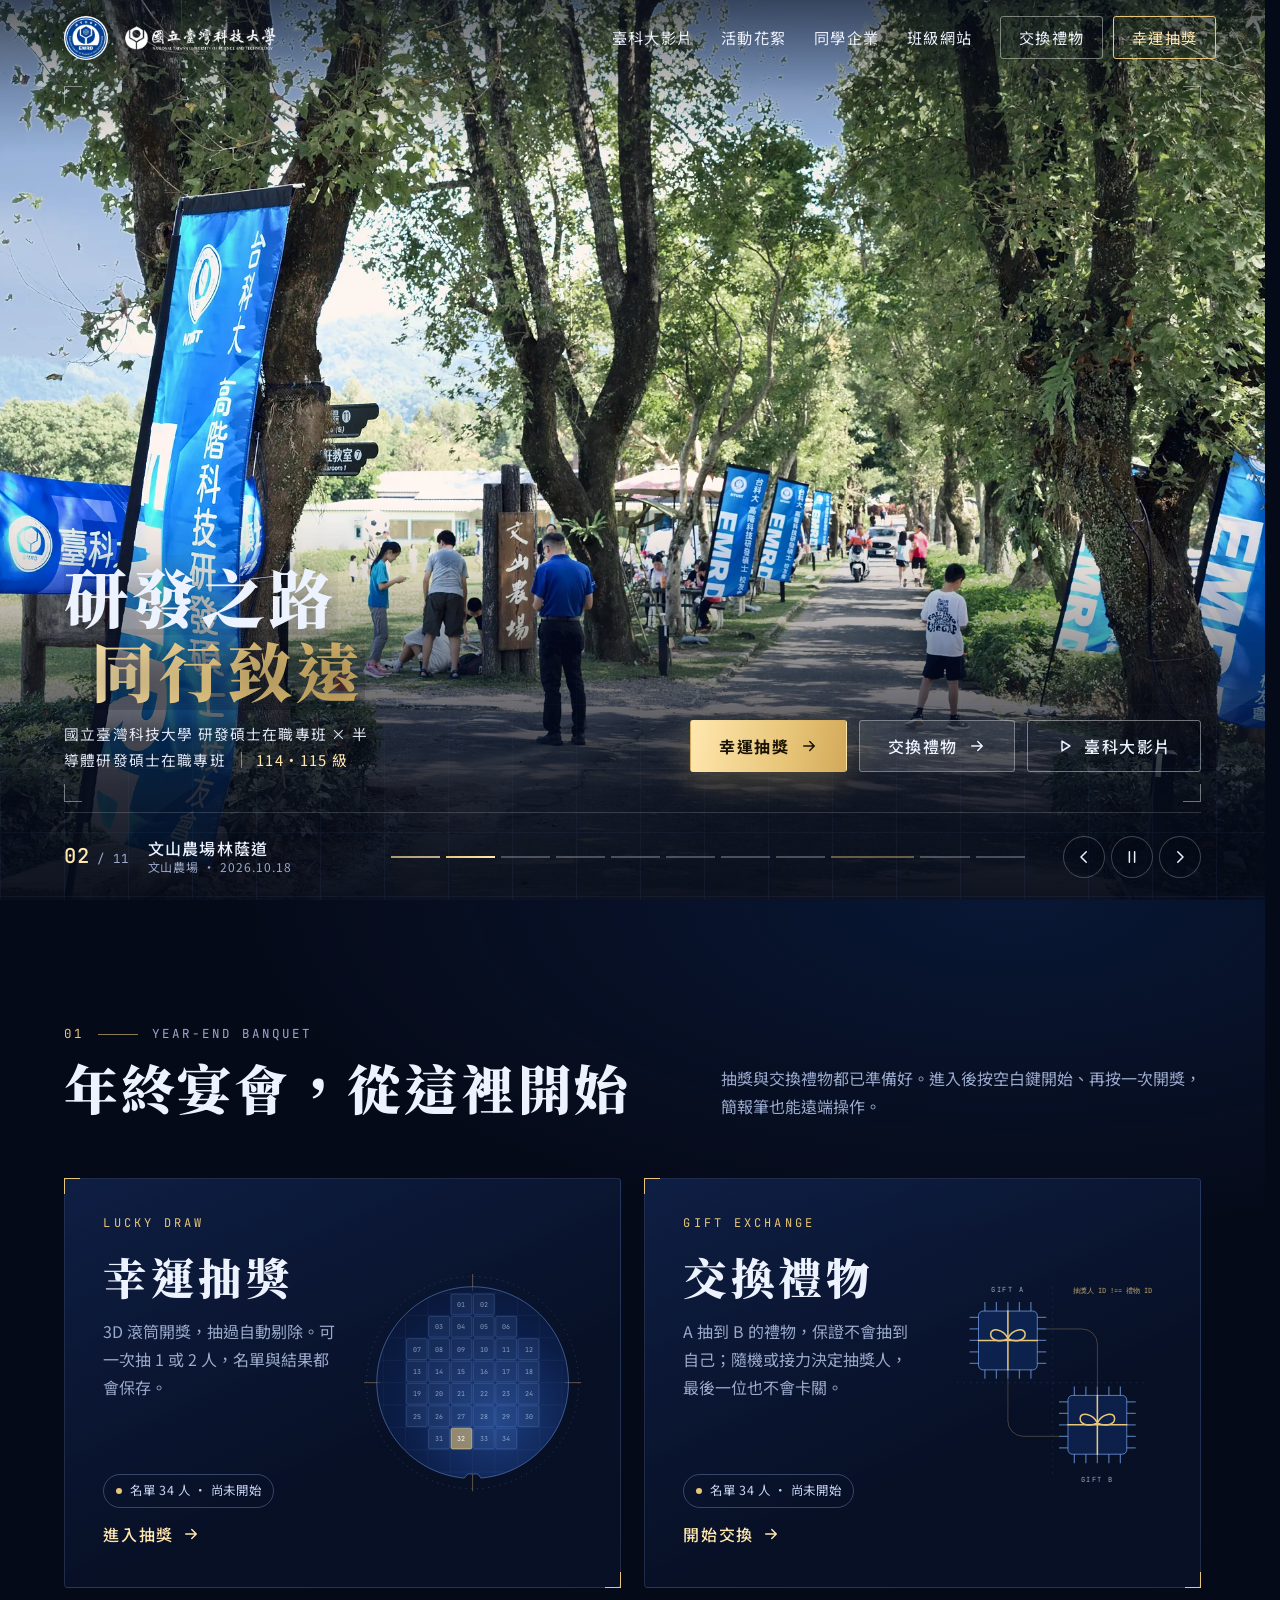
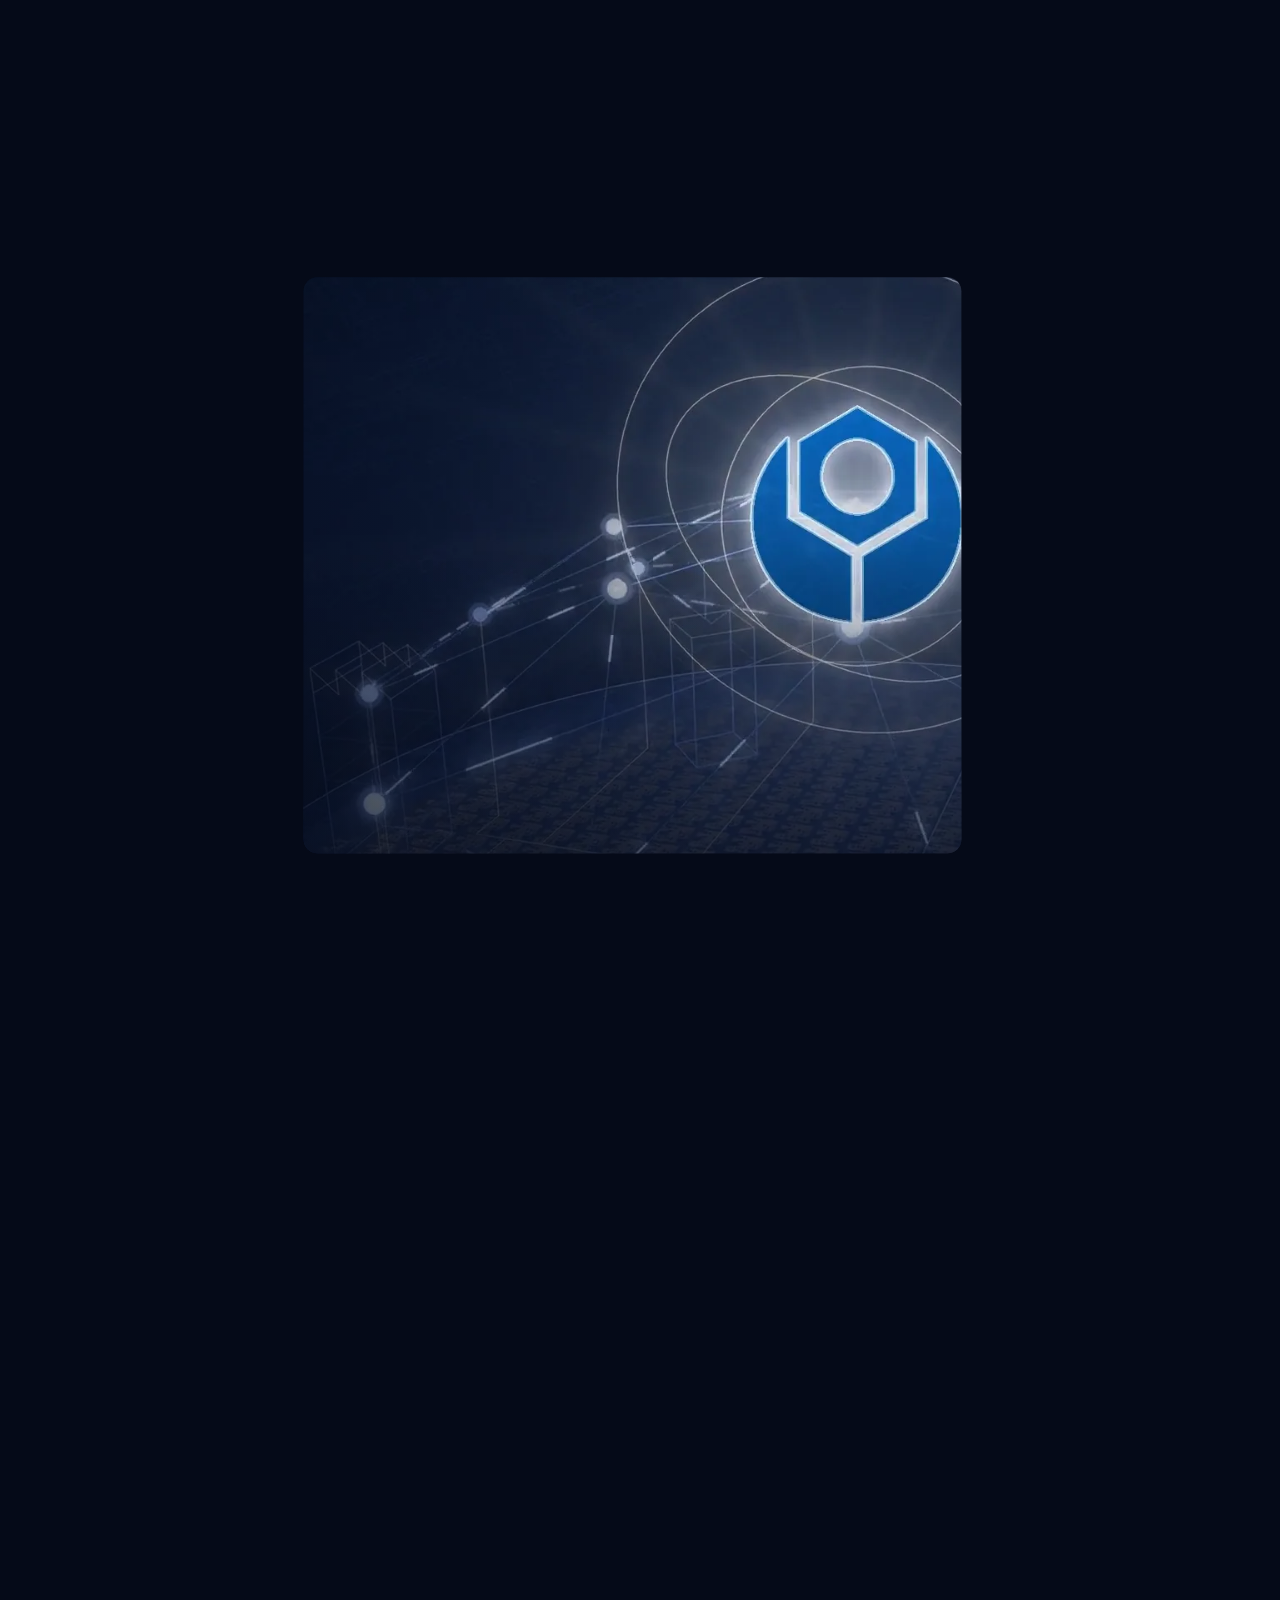
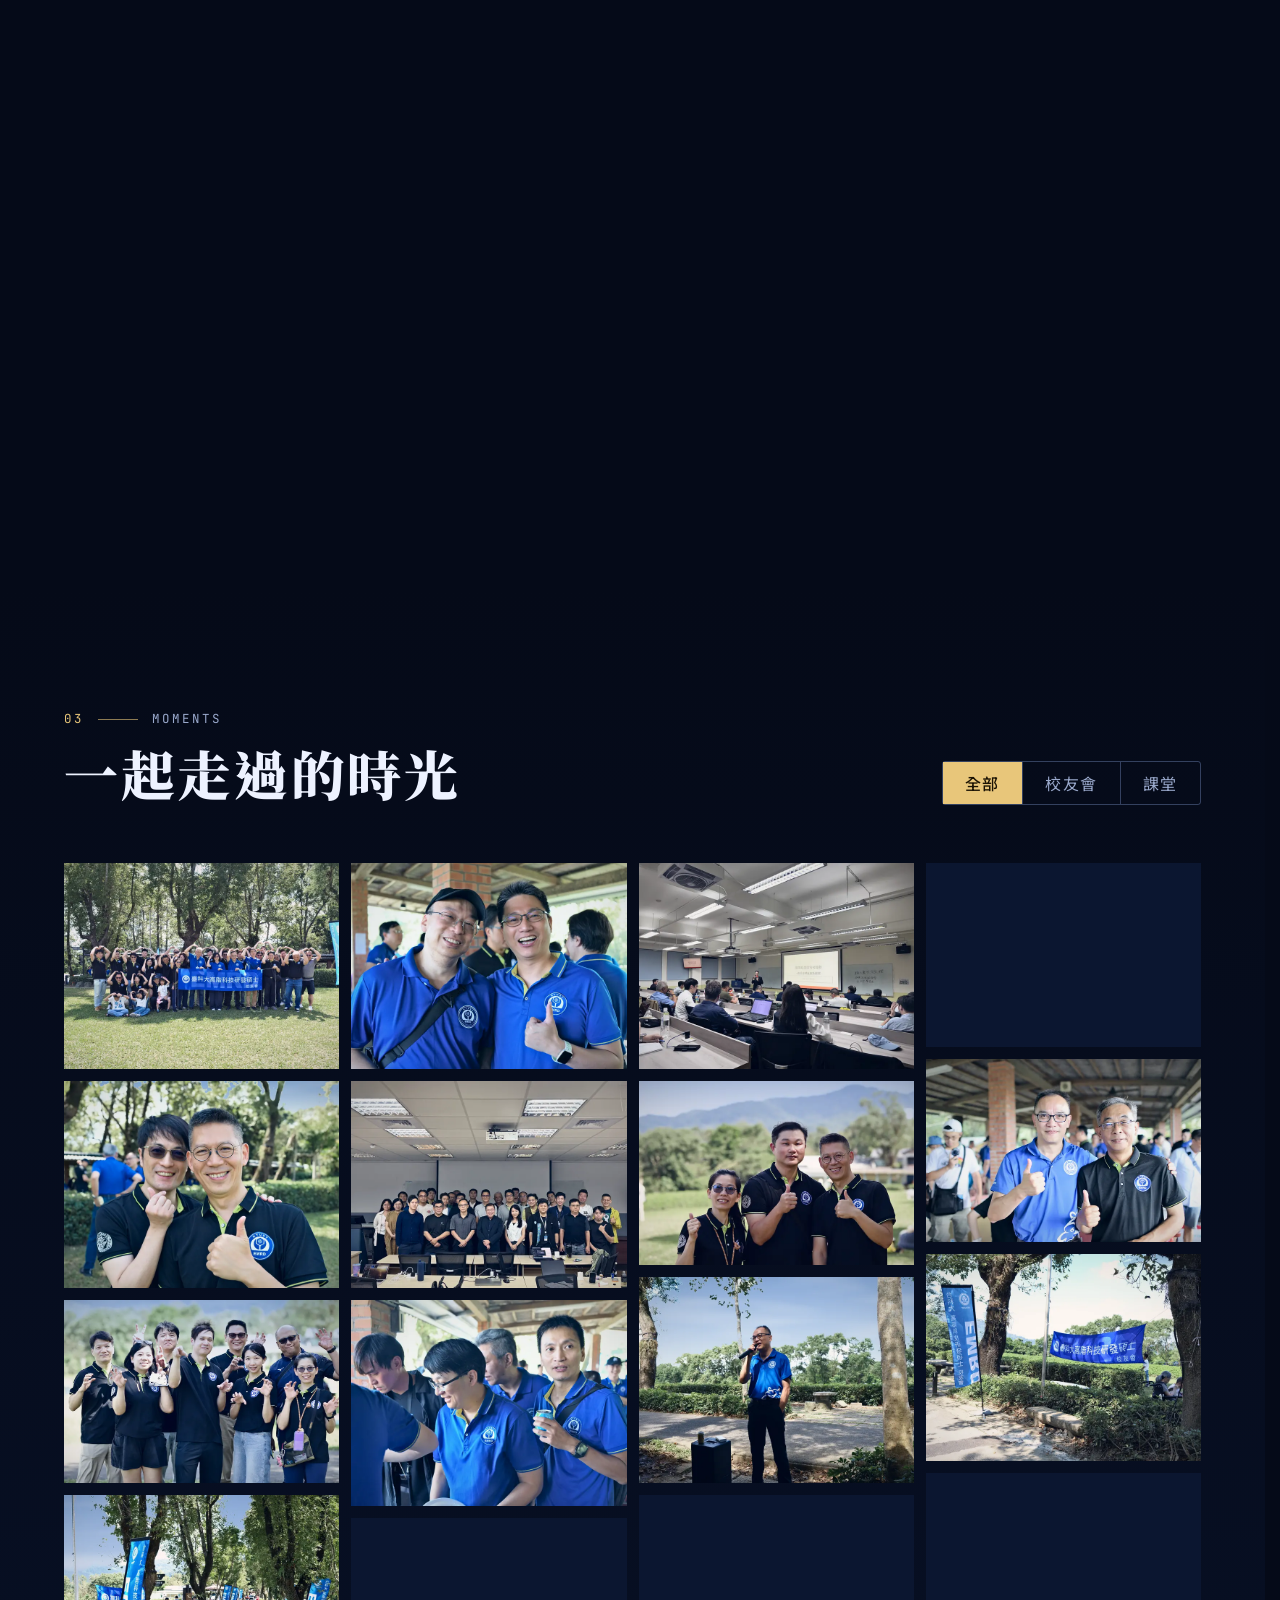
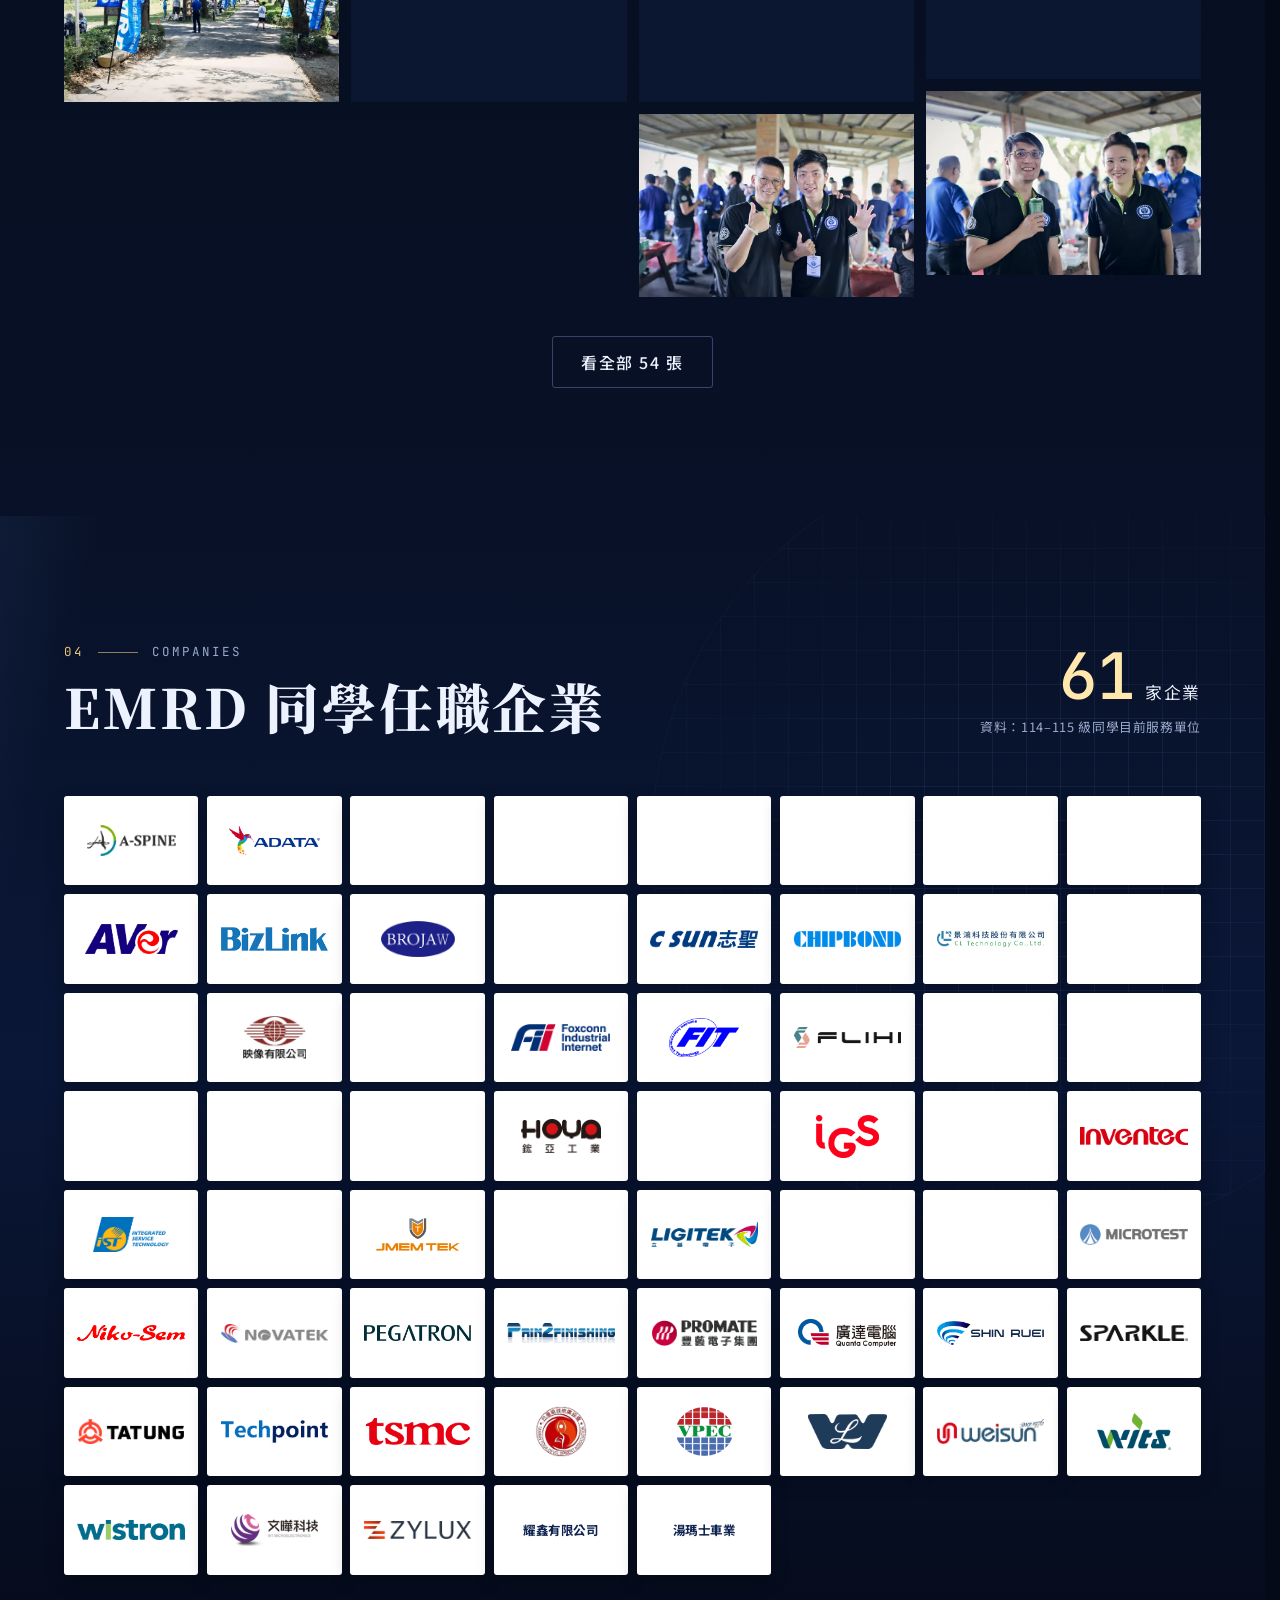
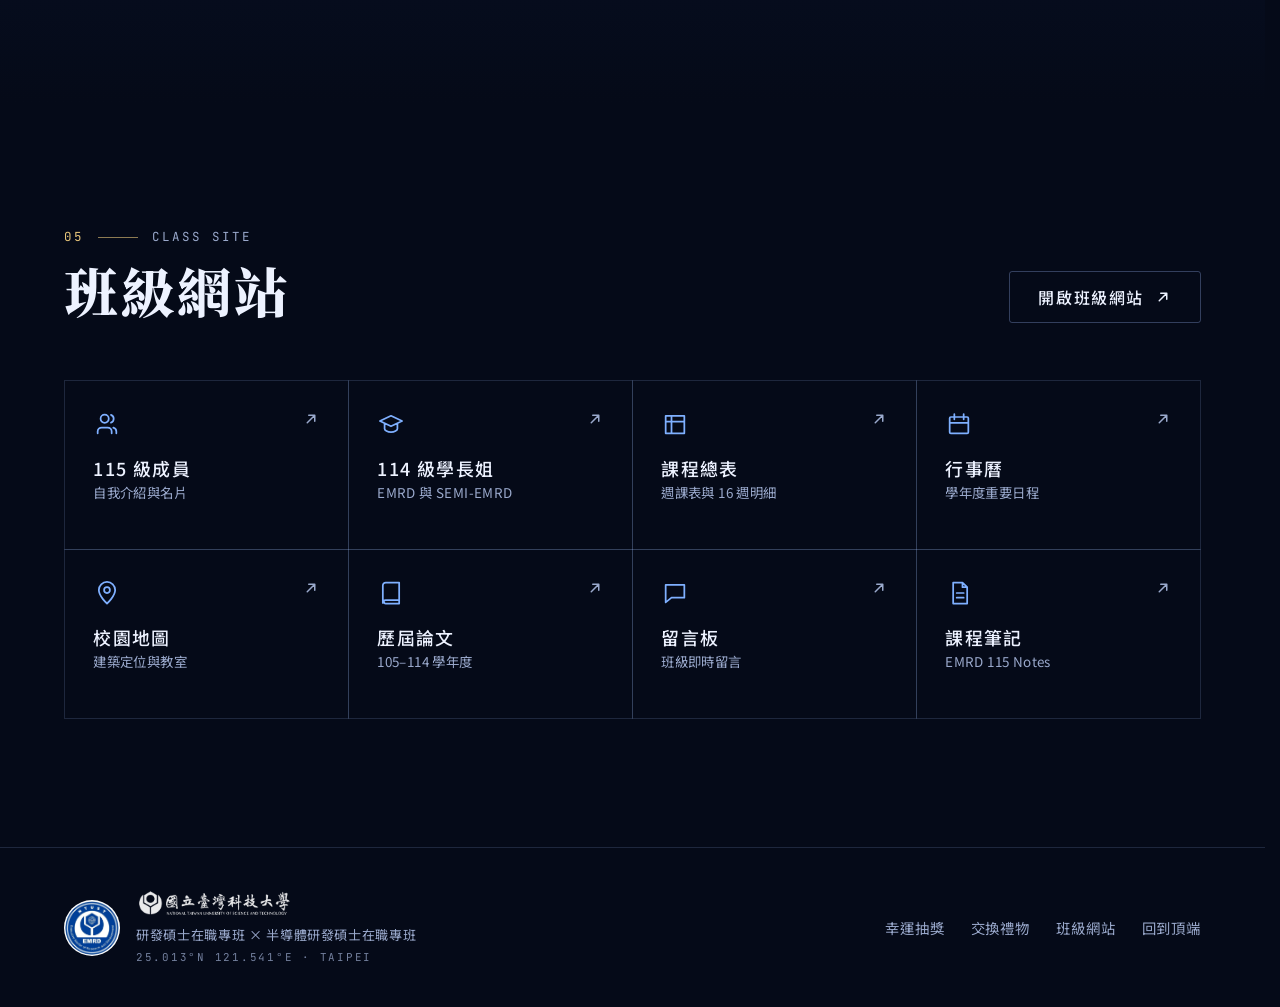
==== index.html @ 05392121 "建立班級入口網站與年終宴會抽獎程式 - 首頁：活動照片輪播、臺科大影片、活動花絮、同學任職企業 Logo 牆、班級網站連結 - 抽獎程式移到 lucky-draw.html，可從首頁直接進入幸運抽獎或" ====
<!DOCTYPE html>
<html lang="zh-Hant-TW">
<head>
  <meta charset="utf-8">
  <meta name="viewport" content="width=device-width, initial-scale=1, viewport-fit=cover">
  <title>臺科大 EMRD × SEMI-EMRD｜班級入口</title>
  <meta name="description" content="國立臺灣科技大學 研發碩士在職專班 × 半導體研發碩士在職專班 114・115 級班級入口：活動花絮、幸運抽獎、交換禮物、同學任職企業。">
  <meta name="robots" content="noindex, nofollow">
  <meta name="theme-color" content="#050a18">
  <link rel="icon" type="image/png" href="assets/favicon.png">
  <!-- 線上字型（沒有網路時自動改用系統字型，功能不受影響） -->
  <link rel="preconnect" href="https://fonts.googleapis.com">
  <link rel="preconnect" href="https://fonts.gstatic.com" crossorigin>
  <link rel="stylesheet" href="https://fonts.googleapis.com/css2?family=JetBrains+Mono:wght@400;500&family=Noto+Sans+TC:wght@300;400;500;700&family=Noto+Serif+TC:wght@600;900&display=swap">
  <link rel="preload" as="image" href="assets/portal/hero/h01.webp">
  <link rel="stylesheet" href="css/portal.css">
  <script>document.documentElement.classList.add('js');</script>
</head>
<body>
  <a class="skip" href="#entry">跳至主要內容</a>

  <!-- ===== 導覽列 ===== -->
  <header class="nav" id="nav">
    <a class="nav-brand" href="#top" aria-label="回到頁首">
      <img class="nav-badge" src="assets/emrd-logo.png" alt="NTUST EMRD" width="44" height="44">
      <img class="nav-ntust" src="assets/ntust-logo.png" alt="國立臺灣科技大學" width="208" height="40">
    </a>
    <button class="nav-toggle" id="navToggle" type="button" aria-label="開啟選單" aria-expanded="false" aria-controls="navLinks"><i></i><i></i></button>
    <nav class="nav-links" id="navLinks" aria-label="主要導覽">
      <a href="#film">臺科大影片</a>
      <a href="#moments">活動花絮</a>
      <a href="#companies">同學企業</a>
      <a href="#links">班級網站</a>
      <a class="nav-cta" href="lucky-draw.html?mode=exchange">交換禮物</a>
      <a class="nav-cta gold" href="lucky-draw.html?mode=prize">幸運抽獎</a>
    </nav>
  </header>

  <main>
    <!-- ===== 首屏：活動照片輪播 ===== -->
    <section class="hero" id="top" aria-roledescription="carousel" aria-label="活動照片輪播">
      <div class="hero-stage" id="heroStage">
        <div class="slide is-active"><img src="assets/portal/hero/h01.webp" alt="校友會大合照 · 文山農場"></div>
      </div>
      <div class="hero-shade" aria-hidden="true"></div>
      <div class="hero-blueprint" aria-hidden="true"></div>
      <div class="hero-sweep" id="heroSweep" aria-hidden="true"></div>
      <div class="hero-hud" aria-hidden="true">
        <span class="hud-corner tl"></span><span class="hud-corner tr"></span>
        <span class="hud-corner bl"></span><span class="hud-corner br"></span>
      </div>

      <div class="hero-copy">
        <div class="hero-head">
          <h1 class="hero-title">
            <span class="ln"><span>研發之路</span></span>
            <span class="ln"><span class="grad">同行致遠</span></span>
          </h1>
          <p class="hero-lede">國立臺灣科技大學 研發碩士在職專班 × 半導體研發碩士在職專班<span class="hero-class">114・115 級</span></p>
        </div>
        <div class="hero-cta">
          <a class="btn gold" href="lucky-draw.html?mode=prize">幸運抽獎<svg viewBox="0 0 24 24" aria-hidden="true"><path d="M5 12h13M13 6l6 6-6 6"/></svg></a>
          <a class="btn glass" href="lucky-draw.html?mode=exchange">交換禮物<svg viewBox="0 0 24 24" aria-hidden="true"><path d="M5 12h13M13 6l6 6-6 6"/></svg></a>
          <a class="btn line" href="#film"><svg viewBox="0 0 24 24" aria-hidden="true"><path d="M8 5.5v13l10.5-6.5z"/></svg>臺科大影片</a>
        </div>
      </div>

      <div class="hero-bar">
        <div class="hero-cap" id="heroCap">
          <span class="hero-idx"><b>01</b><i>/ 11</i></span>
          <span class="hero-txt"><b>校友會大合照</b><small>文山農場 · 2026.10.18</small></span>
        </div>
        <div class="hero-ticks" id="heroTicks" role="group" aria-label="選擇輪播項目"></div>
        <div class="hero-ctrl">
          <button type="button" id="heroPrev" aria-label="上一張"><svg viewBox="0 0 24 24" aria-hidden="true"><path d="M15 5l-7 7 7 7"/></svg></button>
          <button type="button" id="heroPlay" aria-label="暫停輪播"><svg viewBox="0 0 24 24" aria-hidden="true"><path class="ico-pause" d="M8.5 5v14M15.5 5v14"/><path class="ico-play" d="M8 5.5v13l10.5-6.5z"/></svg></button>
          <button type="button" id="heroNext" aria-label="下一張"><svg viewBox="0 0 24 24" aria-hidden="true"><path d="M9 5l7 7-7 7"/></svg></button>
        </div>
      </div>
    </section>

    <!-- ===== 01 年終宴會：抽獎與交換禮物 ===== -->
    <section class="entry section" id="entry">
      <div class="wrap">
        <header class="sec-head reveal">
          <div>
            <p class="sec-no"><span>01</span>YEAR-END BANQUET</p>
            <h2>年終宴會，從這裡開始</h2>
          </div>
          <p class="sec-desc">抽獎與交換禮物都已準備好。進入後按空白鍵開始、再按一次開獎，簡報筆也能遠端操作。</p>
        </header>

        <div class="duo">
          <a class="card card-draw reveal" href="lucky-draw.html?mode=prize">
            <span class="corner tl"></span><span class="corner br"></span>
            <div class="card-body">
              <p class="card-kicker">LUCKY DRAW</p>
              <h3>幸運抽獎</h3>
              <p class="card-text">3D 滾筒開獎，抽過自動剔除。可一次抽 1 或 2 人，名單與結果都會保存。</p>
              <div class="card-foot">
                <span class="chip" id="prizeStatus">名單準備中</span>
                <span class="go">進入抽獎<svg viewBox="0 0 24 24" aria-hidden="true"><path d="M5 12h13M13 6l6 6-6 6"/></svg></span>
              </div>
            </div>
            <div class="card-art">
              <svg class="wafer" id="waferArt" viewBox="-170 -170 340 340" role="img" aria-label="晶圓示意圖：每一顆晶粒代表一位同學"></svg>
            </div>
          </a>

          <a class="card card-swap reveal" href="lucky-draw.html?mode=exchange" style="--d:90ms">
            <span class="corner tl"></span><span class="corner br"></span>
            <div class="card-body">
              <p class="card-kicker">GIFT EXCHANGE</p>
              <h3>交換禮物</h3>
              <p class="card-text">A 抽到 B 的禮物，保證不會抽到自己；隨機或接力決定抽獎人，最後一位也不會卡關。</p>
              <div class="card-foot">
                <span class="chip" id="swapStatus">名單準備中</span>
                <span class="go">開始交換<svg viewBox="0 0 24 24" aria-hidden="true"><path d="M5 12h13M13 6l6 6-6 6"/></svg></span>
              </div>
            </div>
            <div class="card-art">
              <svg class="swap" viewBox="0 0 340 340" role="img" aria-label="兩顆綁著緞帶的晶片互相交換">
                <defs>
                  <g id="giftChip">
                    <path class="a-pin" d="M-36-60v14M-18-60v14M0-60v14M18-60v14M36-60v14M-36 46v14M-18 46v14M0 46v14M18 46v14M36 46v14M-60-36h14M-60-18h14M-60 0h14M-60 18h14M-60 36h14M46-36h14M46-18h14M46 0h14M46 18h14M46 36h14"/>
                    <rect class="a-body" x="-46" y="-46" width="92" height="92" rx="7"/>
                    <path class="a-ribbon" d="M0-46V46M-46 0H46"/>
                    <path class="a-ribbon" d="M0-3c-7-15-27-18-27-7s17 13 27 7zM0-3c7-15 27-18 27-7s-17 13-27 7z"/>
                  </g>
                </defs>
                <path class="a-guide" d="M20 170h300M170 20v300"/>
                <use href="#giftChip" transform="translate(100 104)"/>
                <use href="#giftChip" transform="translate(240 236)"/>
                <path class="a-trace" d="M160 86h56a24 24 0 0 1 24 24v66"/>
                <path class="a-trace" d="M180 254h-56a24 24 0 0 1-24-24v-66"/>
                <path class="a-pulse" d="M160 86h56a24 24 0 0 1 24 24v66"/>
                <path class="a-pulse pulse-b" d="M180 254h-56a24 24 0 0 1-24-24v-66"/>
                <text class="a-label" x="100" y="28" text-anchor="middle">GIFT A</text>
                <text class="a-label" x="240" y="326" text-anchor="middle">GIFT B</text>
                <text class="a-code" x="326" y="30" text-anchor="end">抽獎人 ID !== 禮物 ID</text>
              </svg>
            </div>
          </a>
        </div>
      </div>
    </section>

    <!-- ===== 02 臺科大形象動畫 ===== -->
    <section class="film" id="film" aria-label="臺科大形象動畫">
      <div class="film-sticky">
        <div class="film-frame" id="filmFrame">
          <video id="filmVideo" src="assets/video/hero-bg.mp4" poster="assets/portal/film-poster.webp" muted loop playsinline preload="metadata" aria-label="臺科大形象動畫：晶片藍圖、晶圓到 EMRD 徽章"></video>
          <div class="film-shade" aria-hidden="true"></div>
        </div>
        <div class="film-copy">
          <p class="sec-no"><span>02</span>TAIWAN TECH</p>
          <h2>從藍圖到晶圓<br><span class="grad">從課堂到產業</span></h2>
          <p class="film-text">來自 61 家企業的同學，在國立臺灣科技大學一起研發、一起前行。</p>
        </div>
        <dl class="film-stats">
          <div><dt>學程</dt><dd><b>2</b><small>EMRD × SEMI-EMRD</small></dd></div>
          <div><dt>屆別</dt><dd><b>114</b><i>・</i><b>115</b><small>級</small></dd></div>
          <div><dt>任職企業</dt><dd><b data-count="61">61</b><small>家</small></dd></div>
          <div><dt>歷屆論文</dt><dd><b data-count="229">229</b><small>篇（105–114 學年度）</small></dd></div>
        </dl>
        <button class="film-toggle" id="filmToggle" type="button" aria-label="暫停影片"><svg viewBox="0 0 24 24" aria-hidden="true"><path class="ico-pause" d="M8.5 5v14M15.5 5v14"/><path class="ico-play" d="M8 5.5v13l10.5-6.5z"/></svg></button>
      </div>
    </section>

    <!-- ===== 03 活動花絮 ===== -->
    <section class="moments section" id="moments">
      <div class="wrap">
        <header class="sec-head reveal">
          <div>
            <p class="sec-no"><span>03</span>MOMENTS</p>
            <h2>一起走過的時光</h2>
          </div>
          <div class="seg" role="group" aria-label="篩選照片">
            <button type="button" class="on" data-kind="all">全部</button>
            <button type="button" data-kind="event">校友會</button>
            <button type="button" data-kind="class">課堂</button>
          </div>
        </header>
        <div class="masonry" id="masonry"></div>
        <div class="more"><button type="button" class="btn line" id="moreBtn">看全部</button></div>
      </div>
    </section>

    <!-- ===== 04 同學企業 Logo 牆 ===== -->
    <section class="companies section" id="companies">
      <div class="wafer-bg" aria-hidden="true"></div>
      <div class="wrap">
        <header class="sec-head reveal">
          <div>
            <p class="sec-no"><span>04</span>COMPANIES</p>
            <h2>EMRD 同學任職企業</h2>
          </div>
          <div class="co-count">
            <p><b data-count="61">61</b><span>家企業</span></p>
            <small>資料：114–115 級同學目前服務單位</small>
          </div>
        </header>
        <ul class="logo-wall" id="logoWall"></ul>
      </div>
    </section>

    <!-- ===== 05 班級網站 ===== -->
    <section class="links section" id="links">
      <div class="wrap">
        <header class="sec-head reveal">
          <div>
            <p class="sec-no"><span>05</span>CLASS SITE</p>
            <h2>班級網站</h2>
          </div>
          <a class="btn line" href="https://emrd115.netlify.app/" target="_blank" rel="noopener">開啟班級網站<svg viewBox="0 0 24 24" aria-hidden="true"><path d="M7 17 17 7M9 7h8v8"/></svg></a>
        </header>
        <div class="link-grid" id="linkGrid"></div>
      </div>
    </section>
  </main>

  <footer class="foot">
    <div class="wrap foot-in">
      <div class="foot-brand">
        <img src="assets/emrd-logo.png" alt="NTUST EMRD" width="56" height="56">
        <div>
          <img class="foot-ntust" src="assets/ntust-logo.png" alt="國立臺灣科技大學" width="240" height="46">
          <p>研發碩士在職專班 × 半導體研發碩士在職專班</p>
          <p class="foot-geo">25.013°N 121.541°E · TAIPEI</p>
        </div>
      </div>
      <nav class="foot-nav" aria-label="頁尾連結">
        <a href="lucky-draw.html?mode=prize">幸運抽獎</a>
        <a href="lucky-draw.html?mode=exchange">交換禮物</a>
        <a href="https://emrd115.netlify.app/" target="_blank" rel="noopener">班級網站</a>
        <a href="#top">回到頂端</a>
      </nav>
    </div>
  </footer>

  <!-- ===== 照片燈箱 ===== -->
  <dialog class="lightbox" id="lightbox" aria-label="照片檢視">
    <button type="button" class="lb-close" id="lbClose" aria-label="關閉"><svg viewBox="0 0 24 24" aria-hidden="true"><path d="M6 6l12 12M18 6 6 18"/></svg></button>
    <button type="button" class="lb-nav prev" id="lbPrev" aria-label="上一張"><svg viewBox="0 0 24 24" aria-hidden="true"><path d="M15 5l-7 7 7 7"/></svg></button>
    <figure>
      <img id="lbImg" alt="">
      <figcaption><b id="lbCap"></b><span id="lbMeta"></span></figcaption>
    </figure>
    <button type="button" class="lb-nav next" id="lbNext" aria-label="下一張"><svg viewBox="0 0 24 24" aria-hidden="true"><path d="M9 5l7 7-7 7"/></svg></button>
  </dialog>

  <script src="js/data.js"></script>
  <script src="js/portal-data.js"></script>
  <script src="js/portal.js"></script>
</body>
</html>
---- css/portal.css ----
/* =========================================================
 * EMRD 班級入口首頁
 * 視覺語言取自臺科大影片：藍圖格線、金色走線、晶圓
 * ========================================================= */
:root {
  --ink: #050a18;
  --ink-2: #081127;
  --panel: #0b1630;
  --blue: #024395;
  --blue-2: #1f5fd6;
  --sky: #7fb0ff;
  --gold: #e8c67a;
  --gold-hi: #ffe7ae;
  --text: #edf2ff;
  --muted: #9aa9cc;
  --line: rgba(160, 190, 255, .16);
  --line-2: rgba(160, 190, 255, .3);
  --serif: "Noto Serif TC", "Source Han Serif TC", "Songti TC", "Microsoft JhengHei", serif;
  --sans: "Noto Sans TC", "Source Han Sans TC", "PingFang TC", "Microsoft JhengHei", system-ui, sans-serif;
  --mono: "JetBrains Mono", "SFMono-Regular", Consolas, "Liberation Mono", monospace;
  --gutter: clamp(20px, 5vw, 88px);
  --nav-h: 76px;
  --ease: cubic-bezier(.2, .7, .2, 1);
}

*, *::before, *::after { box-sizing: border-box; }
html {
  background: var(--ink);
  scroll-padding-top: calc(var(--nav-h) + 8px);
  scrollbar-gutter: stable;
  -webkit-text-size-adjust: 100%;
}
html.lb-open { overflow: hidden; }
@media (prefers-reduced-motion: no-preference) {
  html { scroll-behavior: smooth; }
}
body {
  margin: 0;
  background: var(--ink);
  color: var(--text);
  font-family: var(--sans);
  font-size: 16px;
  line-height: 1.75;
  -webkit-font-smoothing: antialiased;
  overflow-x: clip;
}
img, video, svg { display: block; }
a { color: inherit; text-decoration: none; }
button { font: inherit; color: inherit; }
p, h1, h2, h3, dl, dd { margin: 0; }
[hidden] { display: none !important; }
:focus-visible { outline: 2px solid var(--gold-hi); outline-offset: 3px; }
::selection { background: var(--blue-2); color: #fff; }

.skip {
  position: fixed; top: 10px; left: 10px; z-index: 100;
  padding: 8px 16px; background: var(--gold); color: #1a1204; font-weight: 700;
  transform: translateY(-200%);
}
.skip:focus { transform: none; }

.wrap { width: min(1920px, 100%); margin-inline: auto; padding-inline: var(--gutter); }
.section { position: relative; padding-block: clamp(76px, 10vw, 156px); }

.grad {
  background: linear-gradient(100deg, var(--gold-hi) 0%, var(--gold) 58%, #d8b163 100%);
  -webkit-background-clip: text;
  background-clip: text;
  color: transparent;
}

/* 轉角記號 */
.corner {
  position: absolute; width: 16px; height: 16px; pointer-events: none;
  border: 0 solid var(--gold);
  transition: width .35s var(--ease), height .35s var(--ease), opacity .35s;
}
.corner.tl { top: -1px; left: -1px; border-width: 1px 0 0 1px; }
.corner.br { right: -1px; bottom: -1px; border-width: 0 1px 1px 0; }

/* 區塊標題 */
.sec-head {
  display: flex; flex-wrap: wrap; align-items: flex-end; justify-content: space-between;
  gap: 24px 48px; margin-bottom: clamp(32px, 4.5vw, 64px);
}
.sec-no {
  display: flex; align-items: center; gap: 14px; margin-bottom: 14px;
  font: 400 .78rem/1 var(--mono); letter-spacing: .24em; color: var(--muted);
}
.sec-no span { color: var(--gold); }
.sec-no span::after {
  content: ''; display: inline-block; width: 40px; height: 1px; margin-left: 14px;
  background: var(--gold); opacity: .6; vertical-align: middle;
}
h2 {
  font-family: var(--serif); font-weight: 900;
  font-size: clamp(2rem, 4.2vw, 3.75rem); line-height: 1.22; letter-spacing: .05em;
}
.sec-desc { max-width: 30em; color: var(--muted); }

/* 捲動進場（用獨立的 translate，不會跟卡片傾斜的 transform 打架） */
.js .reveal {
  opacity: 0; translate: 0 26px;
  transition: opacity .9s var(--ease) var(--d, 0ms), translate .9s var(--ease) var(--d, 0ms);
}
.js .reveal.in { opacity: 1; translate: 0 0; }

/* ---------- 按鈕 ---------- */
.btn {
  position: relative; overflow: hidden;
  display: inline-flex; align-items: center; justify-content: center; gap: 10px;
  min-height: 52px; padding: 0 28px; border: 1px solid transparent; border-radius: 3px;
  background: none; cursor: pointer; white-space: nowrap;
  font-weight: 500; letter-spacing: .1em;
  transition: background-color .3s, border-color .3s, color .3s, box-shadow .3s, transform .3s var(--ease);
}
.btn svg {
  width: 18px; height: 18px; flex: none;
  fill: none; stroke: currentColor; stroke-width: 2; stroke-linecap: round; stroke-linejoin: round;
  transition: transform .3s var(--ease);
}
.btn:hover svg { transform: translateX(3px); }
.btn:hover { transform: translateY(-2px); }
.btn.gold {
  background: linear-gradient(100deg, var(--gold-hi), var(--gold) 60%, #d3a95a);
  color: #1b1304; font-weight: 700;
  box-shadow: 0 10px 34px rgba(232, 198, 122, .28);
}
.btn.gold::after {
  content: ''; position: absolute; inset: 0 auto 0 -40%; width: 30%;
  background: linear-gradient(90deg, transparent, rgba(255, 255, 255, .75), transparent);
  transform: skewX(-20deg);
  transition: left .7s var(--ease);
}
.btn.gold:hover { box-shadow: 0 14px 44px rgba(232, 198, 122, .46); }
.btn.gold:hover::after { left: 115%; }
.btn.glass {
  background: rgba(255, 255, 255, .1); border-color: rgba(255, 255, 255, .34);
  -webkit-backdrop-filter: blur(14px); backdrop-filter: blur(14px);
}
.btn.glass:hover { background: rgba(255, 255, 255, .2); border-color: rgba(255, 255, 255, .6); }
.btn.line { border-color: var(--line-2); }
.btn.line:hover { border-color: var(--gold); color: var(--gold-hi); }

/* ---------- 導覽列 ---------- */
.nav {
  position: fixed; inset: 0 0 auto; z-index: 50;
  display: flex; align-items: center; justify-content: space-between; gap: 24px;
  height: var(--nav-h); padding-inline: var(--gutter);
  border-bottom: 1px solid transparent;
  transition: background-color .4s, border-color .4s, height .4s var(--ease);
}
.nav.is-solid, .nav.is-open {
  height: 64px;
  background: rgba(5, 10, 24, .82); border-bottom-color: var(--line);
  -webkit-backdrop-filter: blur(16px) saturate(1.3); backdrop-filter: blur(16px) saturate(1.3);
}
.nav-brand { display: flex; align-items: center; gap: 14px; min-width: 0; }
.nav-badge { width: 44px; height: 44px; flex: none; padding: 1px; border-radius: 50%; background: #fff; }
.nav-ntust { width: auto; height: 30px; min-width: 0; object-fit: contain; filter: brightness(0) invert(1); }
.nav-links { display: flex; align-items: center; gap: clamp(16px, 2.2vw, 34px); font-size: .95rem; letter-spacing: .08em; }
.nav-links a { position: relative; padding: 6px 0; white-space: nowrap; }
.nav-links a:not(.nav-cta)::after {
  content: ''; position: absolute; inset: auto 0 0; height: 1px; background: var(--gold);
  transform: scaleX(0); transform-origin: left; transition: transform .35s var(--ease);
}
.nav-links a:not(.nav-cta):hover::after { transform: scaleX(1); }
.nav-cta {
  padding: 7px 18px !important; border: 1px solid rgba(255, 255, 255, .42); border-radius: 3px;
  transition: background-color .3s, border-color .3s, color .3s;
}
.nav-cta + .nav-cta { margin-left: calc(10px - clamp(16px, 2.2vw, 34px)); }
.nav-cta.gold { border-color: var(--gold); color: var(--gold-hi); }
.nav-cta:hover, .nav-cta.gold:hover { background: var(--gold); border-color: var(--gold); color: #1b1304; }
.nav-toggle { display: none; width: 44px; height: 44px; padding: 0; border: 0; background: none; cursor: pointer; position: relative; }
.nav-toggle i {
  position: absolute; left: 10px; right: 10px; height: 2px; background: #fff;
  transition: transform .3s var(--ease), top .3s var(--ease);
}
.nav-toggle i:nth-child(1) { top: 17px; }
.nav-toggle i:nth-child(2) { top: 25px; }
.nav.is-open .nav-toggle i:nth-child(1) { top: 21px; transform: rotate(45deg); }
.nav.is-open .nav-toggle i:nth-child(2) { top: 21px; transform: rotate(-45deg); }

/* ---------- 首屏輪播 ---------- */
.hero {
  --bar-h: 88px;
  position: relative; height: 100vh; height: 100svh; min-height: 560px;
  overflow: hidden; background: var(--ink); isolation: isolate;
}
.hero-stage { position: absolute; inset: 0; }
.slide { position: absolute; inset: 0; opacity: 0; overflow: hidden; }
.slide.is-prev { opacity: 1; z-index: 1; }
.slide.is-active { opacity: 1; z-index: 2; animation: slideFade 1.5s ease both; }
.slide img, .slide video {
  width: 100%; height: 100%; object-fit: cover;
  object-position: var(--ox, 50%) var(--oy, 50%);
  transform-origin: var(--ox, 50%) var(--oy, 50%);
}
.slide.is-active img, .slide.is-prev img { will-change: transform; animation: burnsIn 10s cubic-bezier(.3, .3, .5, 1) both; }
.slide:nth-child(even).is-active img, .slide:nth-child(even).is-prev img { animation-name: burnsOut; }
.slide-film video { background: var(--ink); }
.hero.is-paused .slide img { animation-play-state: paused; }
@keyframes slideFade { from { opacity: 0; } to { opacity: 1; } }
@keyframes burnsIn { from { transform: scale(1.002); } to { transform: scale(1.07); } }
@keyframes burnsOut { from { transform: scale(1.07); } to { transform: scale(1.002); } }

.hero-shade {
  position: absolute; inset: 0; z-index: 3; pointer-events: none;
  background:
    linear-gradient(180deg, rgba(5, 10, 24, .62) 0%, rgba(5, 10, 24, .18) 10%, rgba(5, 10, 24, 0) 17%),
    linear-gradient(0deg, rgba(5, 10, 24, .96) 0%, rgba(5, 10, 24, .84) 13%, rgba(5, 10, 24, .46) 26%, rgba(5, 10, 24, .12) 36%, rgba(5, 10, 24, 0) 44%);
  transition: opacity .9s;
}
.hero.on-film .hero-shade { opacity: .72; }
.hero-blueprint {
  position: absolute; inset: 0; z-index: 3; pointer-events: none;
  background-image:
    linear-gradient(rgba(127, 176, 255, .5) 1px, transparent 1px),
    linear-gradient(90deg, rgba(127, 176, 255, .5) 1px, transparent 1px);
  background-size: 64px 64px;
  opacity: .12;
  -webkit-mask-image: linear-gradient(0deg, #000 0%, rgba(0, 0, 0, .5) 18%, transparent 36%);
  mask-image: linear-gradient(0deg, #000 0%, rgba(0, 0, 0, .5) 18%, transparent 36%);
}
.hero-sweep {
  position: absolute; inset: -10% auto -10% 0; z-index: 3; width: 34%; pointer-events: none;
  background: linear-gradient(90deg, transparent, rgba(190, 215, 255, .2) 45%, rgba(255, 240, 205, .3) 55%, transparent);
  mix-blend-mode: screen;
  opacity: 0;
  transform: translateX(-130%) skewX(-16deg);
}
.hero-sweep.go { animation: sweep 1.7s var(--ease) both; }
@keyframes sweep {
  0% { opacity: 0; transform: translateX(-130%) skewX(-16deg); }
  18% { opacity: 1; }
  82% { opacity: 1; }
  100% { opacity: 0; transform: translateX(330%) skewX(-16deg); }
}
.hero-hud { position: absolute; inset: calc(var(--nav-h) + 10px) var(--gutter) calc(var(--bar-h) + 10px); z-index: 4; pointer-events: none; }
.hud-corner { position: absolute; width: 18px; height: 18px; border: 0 solid rgba(255, 255, 255, .42); }
.hud-corner.tl { top: 0; left: 0; border-width: 1px 0 0 1px; }
.hud-corner.tr { top: 0; right: 0; border-width: 1px 1px 0 0; }
.hud-corner.bl { bottom: 0; left: 0; border-width: 0 0 1px 1px; }
.hud-corner.br { bottom: 0; right: 0; border-width: 0 1px 1px 0; }

.hero-copy {
  position: absolute; z-index: 5; left: var(--gutter); right: var(--gutter);
  bottom: calc(var(--bar-h) + clamp(24px, 4.4vh, 48px));
  display: grid; grid-template-columns: minmax(0, 1fr) auto; align-items: end; gap: 20px 40px;
}
.hero-head { min-width: 0; }
.hero-title {
  margin: 0;
  font-family: var(--serif); font-weight: 900;
  font-size: clamp(2.5rem, min(5vw, 10vh), 6.4rem); line-height: 1.16; letter-spacing: .07em;
  text-shadow: 0 4px 34px rgba(5, 10, 24, .45);
}
.hero-title .ln { display: inline-block; overflow: hidden; padding-block: .05em; margin-block: -.05em; vertical-align: top; }
.hero-title .ln + .ln { margin-left: .42em; }
.hero-title .ln > span { display: inline-block; }
.hero-title .grad { filter: drop-shadow(0 4px 22px rgba(5, 10, 24, .5)); }
.hero-lede {
  margin-top: clamp(8px, 1.6vh, 18px);
  font-size: clamp(.92rem, 1.15vw, 1.15rem); letter-spacing: .08em; color: rgba(237, 242, 255, .94);
  text-shadow: 0 1px 12px rgba(5, 10, 24, .75);
  text-wrap: balance;
}
.hero-class {
  display: inline-block; margin-left: 1em; padding-left: 1em;
  border-left: 1px solid rgba(255, 255, 255, .42);
  line-height: 1.1; color: var(--gold-hi); white-space: nowrap;
}
.hero-cta { display: flex; flex-wrap: wrap; justify-content: flex-end; gap: 12px; }
.hero-cta .btn.line { border-color: rgba(255, 255, 255, .42); }

.hero-bar {
  position: absolute; z-index: 6; left: var(--gutter); right: var(--gutter); bottom: 0; height: var(--bar-h);
  display: grid; grid-template-columns: minmax(230px, 1fr) minmax(0, 2.2fr) auto; align-items: center; gap: clamp(16px, 3vw, 48px);
  border-top: 1px solid rgba(255, 255, 255, .16);
}
.hero-cap { display: flex; align-items: center; gap: 18px; min-width: 0; }
.hero-cap.swap .hero-txt { animation: capIn .8s var(--ease) both; }
@keyframes capIn { from { opacity: 0; transform: translateY(8px); } to { opacity: 1; transform: none; } }
.hero-idx { flex: none; font: 400 .78rem/1 var(--mono); letter-spacing: .1em; color: var(--muted); }
.hero-idx b { font-size: 1.28rem; font-weight: 500; color: var(--gold-hi); margin-right: 6px; }
.hero-idx i { font-style: normal; }
.hero-txt { display: grid; min-width: 0; line-height: 1.4; }
.hero-txt b { font-weight: 500; letter-spacing: .08em; white-space: nowrap; overflow: hidden; text-overflow: ellipsis; }
.hero-txt small { font-size: .75rem; letter-spacing: .08em; color: var(--muted); white-space: nowrap; overflow: hidden; text-overflow: ellipsis; }
.hero-ticks { display: flex; gap: 6px; min-width: 0; }
.tick { flex: 1 1 0; min-width: 0; height: 32px; padding: 0; border: 0; background: none; cursor: pointer; display: flex; align-items: center; }
.tick.is-film { flex-grow: 1.7; }
.tick i { position: relative; display: block; width: 100%; height: 2px; overflow: hidden; background: rgba(255, 255, 255, .26); transition: height .2s; }
.tick:hover i { height: 4px; }
.tick.is-film i { background: rgba(232, 198, 122, .42); }
.tick i::after {
  content: ''; position: absolute; inset: 0;
  background: linear-gradient(90deg, var(--gold), var(--gold-hi));
  transform: scaleX(0); transform-origin: left;
}
.tick.done i::after { transform: scaleX(1); opacity: .62; }
.tick.on i::after { animation: tickFill var(--dur, 6500ms) linear forwards; }
.hero.is-paused .tick.on i::after { animation-play-state: paused; }
@keyframes tickFill { from { transform: scaleX(0); } to { transform: scaleX(1); } }
.hero-ctrl { display: flex; gap: 6px; }
.hero-ctrl button, .film-toggle {
  display: grid; place-items: center; width: 42px; height: 42px; padding: 0;
  border: 1px solid rgba(255, 255, 255, .24); border-radius: 50%;
  background: rgba(5, 10, 24, .32); cursor: pointer;
  transition: background-color .25s, border-color .25s, color .25s;
}
.hero-ctrl button:hover, .film-toggle:hover { background: var(--gold); border-color: var(--gold); color: #1b1304; }
.hero-ctrl svg, .film-toggle svg {
  width: 18px; height: 18px;
  fill: none; stroke: currentColor; stroke-width: 2; stroke-linecap: round; stroke-linejoin: round;
}
.ico-play { display: none; }
.user-paused .ico-pause { display: none; }
.user-paused .ico-play { display: block; }

/* 進場 */
.js .hero-lede, .js .hero-cta, .js .hero-bar, .js .hero-hud { animation: fadeUp 1.1s var(--ease) both; }
.js .hero-title .ln > span { animation: rise 1.2s var(--ease) .25s both; }
.js .hero-title .ln:nth-child(2) > span { animation-delay: .38s; }
.js .hero-lede { animation-delay: .62s; }
.js .hero-cta { animation-delay: .76s; }
.js .hero-bar { animation-delay: .9s; }
.js .hero-hud { animation-delay: 1.05s; }
@keyframes fadeUp { from { opacity: 0; transform: translateY(14px); } to { opacity: 1; transform: none; } }
@keyframes rise { from { transform: translateY(112%); } to { transform: none; } }

/* ---------- 01 抽獎入口 ---------- */
.entry { background: radial-gradient(90% 60% at 80% 0%, rgba(31, 95, 214, .15), transparent 70%), var(--ink); }
.duo { display: grid; grid-template-columns: repeat(2, minmax(0, 1fr)); gap: clamp(14px, 1.8vw, 26px); }
.card {
  --rx: 0deg; --ry: 0deg; --mx: 50%; --my: 50%;
  position: relative; display: grid; grid-template-columns: minmax(0, 1.04fr) minmax(0, .96fr); align-items: center;
  gap: clamp(12px, 2vw, 32px); min-height: clamp(380px, 32vw, 500px); padding: clamp(24px, 3vw, 48px);
  border: 1px solid var(--line); border-radius: 4px;
  background: linear-gradient(155deg, rgba(23, 47, 104, .55), rgba(8, 17, 39, .92) 62%);
  transform: perspective(1400px) rotateX(var(--rx)) rotateY(var(--ry));
}
.js .card.reveal {
  transition:
    opacity .9s var(--ease) var(--d, 0ms), translate .9s var(--ease) var(--d, 0ms),
    transform .45s var(--ease), border-color .35s, box-shadow .45s;
}
.card::before {
  content: ''; position: absolute; inset: 0; border-radius: inherit; pointer-events: none;
  background: radial-gradient(420px circle at var(--mx) var(--my), rgba(127, 176, 255, .18), transparent 70%);
  opacity: 0; transition: opacity .35s;
}
.card:hover { border-color: rgba(232, 198, 122, .5); box-shadow: 0 30px 80px rgba(2, 8, 28, .7), 0 0 50px rgba(31, 95, 214, .14); }
.card:hover::before { opacity: 1; }
.card:hover .corner { width: 34px; height: 34px; }
.card-body { position: relative; display: flex; flex-direction: column; height: 100%; min-width: 0; }
.card-kicker { font: 400 .75rem/1 var(--mono); letter-spacing: .26em; color: var(--gold); }
.card h3 {
  margin: clamp(14px, 1.6vw, 22px) 0 clamp(10px, 1.2vw, 16px);
  font-family: var(--serif); font-weight: 900; font-size: clamp(2rem, 3.4vw, 3.3rem); line-height: 1.2; letter-spacing: .08em;
}
.card-text { color: var(--muted); }
.card-foot { display: flex; flex-wrap: wrap; align-items: center; justify-content: space-between; gap: 12px; margin-top: auto; padding-top: 24px; }
.chip {
  display: inline-flex; align-items: center; gap: 8px; padding: 5px 12px;
  border: 1px solid var(--line-2); border-radius: 99px;
  font-size: .78rem; letter-spacing: .05em; color: #c7d6f5; white-space: nowrap;
}
.chip::before { content: ''; width: 6px; height: 6px; border-radius: 50%; background: var(--gold); }
.go { display: inline-flex; align-items: center; gap: 8px; color: var(--gold-hi); letter-spacing: .1em; font-weight: 500; white-space: nowrap; }
.go svg {
  width: 18px; height: 18px;
  fill: none; stroke: currentColor; stroke-width: 2; stroke-linecap: round; stroke-linejoin: round;
  transition: transform .3s var(--ease);
}
.card:hover .go svg { transform: translateX(6px); }
.card-art { position: relative; min-width: 0; }
.card-art svg { width: 100%; height: auto; max-height: 420px; margin-inline: auto; overflow: visible; }

/* 晶圓 */
.w-ring { fill: none; stroke: var(--line-2); stroke-width: 1; stroke-dasharray: 2 7; transform-box: fill-box; transform-origin: center; animation: spin 80s linear infinite; }
.w-cross { fill: none; stroke: rgba(232, 198, 122, .6); stroke-width: 1; }
.w-disc { fill: url(#waferSheen); stroke: rgba(127, 176, 255, .55); stroke-width: 1.2; }
.w-streets { fill: none; stroke: rgba(127, 176, 255, .13); stroke-width: .8; }
.die rect { fill: rgba(127, 176, 255, .1); stroke: rgba(127, 176, 255, .42); stroke-width: .8; transition: fill .3s, stroke .3s; }
.die text {
  fill: rgba(205, 222, 255, .62); font-family: var(--mono); font-size: var(--fs, 12px);
  text-anchor: middle; dominant-baseline: central; transition: fill .3s;
}
.die.off rect { fill: rgba(5, 10, 24, .55); stroke: rgba(127, 176, 255, .14); }
.die.off text { fill: rgba(205, 222, 255, .16); }
.die.hot rect { fill: rgba(232, 198, 122, .6); stroke: var(--gold-hi); transition: none; }
.die.hot text { fill: #fff; transition: none; }
.die.win rect { fill: var(--gold-hi); stroke: #fff; filter: drop-shadow(0 0 7px rgba(255, 225, 150, .95)); transition: none; }
.die.win text { fill: #1b1304; font-weight: 500; transition: none; }
@keyframes spin { to { transform: rotate(360deg); } }

/* 交換禮物 */
.a-guide { fill: none; stroke: var(--line); stroke-dasharray: 3 7; }
.a-pin { fill: none; stroke: rgba(127, 176, 255, .6); stroke-width: 2; }
.a-body { fill: rgba(31, 95, 214, .2); stroke: rgba(127, 176, 255, .75); stroke-width: 1.4; }
.a-ribbon { fill: none; stroke: var(--gold); stroke-width: 2.4; stroke-linecap: round; stroke-linejoin: round; }
.a-trace { fill: none; stroke: rgba(232, 198, 122, .3); stroke-width: 1.4; }
.a-pulse {
  fill: none; stroke: var(--gold-hi); stroke-width: 2.4; stroke-linecap: round;
  stroke-dasharray: 28 300; stroke-dashoffset: 28;
  filter: drop-shadow(0 0 5px rgba(255, 225, 150, .9));
  animation: pulse 3.2s cubic-bezier(.45, 0, .55, 1) infinite;
}
.a-pulse.pulse-b { animation-delay: 1.6s; }
@keyframes pulse {
  0% { stroke-dashoffset: 28; opacity: 0; }
  10% { opacity: 1; }
  70% { opacity: 1; }
  80%, 100% { stroke-dashoffset: -165; opacity: 0; }
}
.a-label { fill: var(--muted); font-family: var(--mono); font-size: 11px; letter-spacing: .22em; }
.a-code { fill: rgba(232, 198, 122, .82); font-family: var(--mono); font-size: 11px; font-variant-ligatures: none; }

/* ---------- 02 影片 ---------- */
.film { position: relative; height: 230vh; background: var(--ink); }
.film-sticky { position: sticky; top: 0; height: 100vh; overflow: hidden; }
.film-frame {
  position: absolute; inset: 0;
  clip-path: inset(calc((1 - var(--e, 1)) * 18%) calc((1 - var(--e, 1)) * 24%) round calc((1 - var(--e, 1)) * 14px));
  will-change: clip-path;
}
.film-frame video { width: 100%; height: 100%; object-fit: cover; background: var(--ink-2); }
.film-shade {
  position: absolute; inset: 0; pointer-events: none;
  background:
    linear-gradient(0deg, rgba(5, 10, 24, .9) 0%, rgba(5, 10, 24, .3) 30%, rgba(5, 10, 24, 0) 52%),
    linear-gradient(90deg, rgba(5, 10, 24, .78) 0%, rgba(5, 10, 24, .26) 36%, rgba(5, 10, 24, 0) 56%);
}
.film-copy {
  position: absolute; z-index: 2; left: var(--gutter); top: 50%; width: min(620px, 42vw);
  transform: translateY(-58%);
  opacity: 0; translate: 0 22px; transition: opacity .8s var(--ease), translate .8s var(--ease);
}
.film-copy h2 { font-size: clamp(2.2rem, min(4.3vw, 8vh), 4.6rem); }
.film-text { margin-top: 18px; max-width: 26em; color: #d5deF4; letter-spacing: .04em; }
.film-stats {
  position: absolute; z-index: 2; left: var(--gutter); right: var(--gutter); bottom: clamp(20px, 4vh, 44px);
  display: grid; grid-template-columns: repeat(4, minmax(0, 1fr));
  border-top: 1px solid rgba(255, 255, 255, .2);
  opacity: 0; translate: 0 22px; transition: opacity .8s var(--ease) .12s, translate .8s var(--ease) .12s;
}
.film.open .film-copy, .film.open .film-stats { opacity: 1; translate: 0 0; }
.film-stats > div { padding: 16px 20px 0 0; min-width: 0; }
.film-stats dt { font-size: .78rem; letter-spacing: .14em; color: var(--muted); }
.film-stats dd { display: flex; flex-wrap: wrap; align-items: baseline; gap: 0 8px; margin-top: 4px; }
.film-stats b { font: 500 clamp(1.8rem, 3vw, 3rem)/1.15 var(--mono); color: var(--gold-hi); }
.film-stats i { font: 500 clamp(1.1rem, 2vw, 2rem)/1 var(--mono); font-style: normal; color: var(--gold); margin-inline: -4px; }
.film-stats small { font-size: .8rem; letter-spacing: .04em; color: #c7d6f5; }
.film-toggle {
  position: absolute; z-index: 3; right: var(--gutter); top: calc(var(--nav-h) + 8px);
  opacity: 0; visibility: hidden;
  transition: opacity .5s, visibility .5s, background-color .25s, border-color .25s, color .25s;
}
.film.open .film-toggle { opacity: 1; visibility: visible; }

/* ---------- 03 活動花絮 ---------- */
.moments { background: linear-gradient(180deg, var(--ink), var(--ink-2)); }
.seg { display: inline-flex; border: 1px solid var(--line-2); border-radius: 3px; }
.seg button {
  min-height: 42px; padding: 0 22px; border: 0; background: none; cursor: pointer;
  letter-spacing: .1em; color: var(--muted);
  transition: background-color .25s, color .25s;
}
.seg button + button { border-left: 1px solid var(--line-2); }
.seg button:hover { color: var(--text); }
.seg button.on { background: var(--gold); color: #1b1304; font-weight: 500; }
.masonry { columns: 4 260px; column-gap: 12px; }
.shot {
  position: relative; display: block; width: 100%; margin: 0 0 12px; padding: 0; border: 0; overflow: hidden;
  background: var(--panel); cursor: zoom-in; break-inside: avoid;
  animation: shotIn .8s ease var(--d, 0ms) backwards;
}
@keyframes shotIn { from { opacity: 0; } }
.shot img { width: 100%; height: auto; transition: transform 1.1s var(--ease), filter .5s; }
.shot:hover img, .shot:focus-visible img { transform: scale(1.045); filter: brightness(1.06); }
.shot-cap {
  position: absolute; inset: auto 0 0; display: flex; align-items: baseline; justify-content: space-between; gap: 12px;
  padding: 36px 14px 10px; text-align: left; line-height: 1.4;
  background: linear-gradient(0deg, rgba(5, 10, 24, .88), transparent);
  opacity: 0; transform: translateY(8px); transition: opacity .35s, transform .35s var(--ease);
}
.shot-cap b { font-weight: 500; font-size: .86rem; letter-spacing: .06em; }
.shot-cap small { flex: none; font: 400 .7rem/1 var(--mono); color: var(--gold-hi); }
.shot:hover .shot-cap, .shot:focus-visible .shot-cap { opacity: 1; transform: none; }
.shot .corner { opacity: 0; top: auto; }
.shot .corner.tl { top: 8px; left: 8px; }
.shot .corner.br { right: 8px; bottom: 8px; }
.shot:hover .corner { opacity: 1; }
.more { display: flex; justify-content: center; margin-top: clamp(24px, 3vw, 44px); }

/* 燈箱 */
.lightbox {
  width: 100vw; height: 100vh; height: 100dvh; max-width: none; max-height: none;
  margin: 0; padding: 0; border: 0; color: var(--text);
  background: rgba(3, 6, 16, .96);
}
.lightbox::backdrop { background: rgba(3, 6, 16, .9); }
.lightbox[open] { display: grid; place-items: center; animation: slideFade .3s ease both; }
.lightbox figure { margin: 0; display: grid; justify-items: center; gap: 12px; max-width: 100%; padding-inline: 12px; }
.lightbox img { max-width: min(calc(100vw - 150px), 1840px); max-height: calc(100vh - 110px); max-height: calc(100dvh - 110px); width: auto; height: auto; box-shadow: 0 30px 90px rgba(0, 0, 0, .7); }
.lightbox figcaption { display: flex; flex-wrap: wrap; justify-content: center; gap: 2px 18px; letter-spacing: .06em; line-height: 1.5; }
.lightbox figcaption b { font-weight: 500; }
.lightbox figcaption span { font: 400 .8rem/1.7 var(--mono); color: var(--gold-hi); }
.lb-close, .lb-nav {
  position: absolute; z-index: 2; display: grid; place-items: center; width: 48px; height: 48px; padding: 0;
  border: 1px solid rgba(255, 255, 255, .24); border-radius: 50%; background: rgba(5, 10, 24, .5); cursor: pointer;
  transition: background-color .25s, border-color .25s, color .25s;
}
.lb-close:hover, .lb-nav:hover { background: var(--gold); border-color: var(--gold); color: #1b1304; }
.lb-close svg, .lb-nav svg {
  width: 20px; height: 20px;
  fill: none; stroke: currentColor; stroke-width: 2; stroke-linecap: round; stroke-linejoin: round;
}
.lb-close { top: 18px; right: 18px; }
.lb-nav { top: 50%; margin-top: -24px; }
.lb-nav.prev { left: 16px; }
.lb-nav.next { right: 16px; }

/* ---------- 04 Logo 牆 ---------- */
.companies { overflow: hidden; background: linear-gradient(180deg, var(--ink-2), #0a1737 46%, var(--ink)); }
.companies::after {
  content: ''; position: absolute; top: -10%; bottom: -10%; left: 0; width: 18%; pointer-events: none; z-index: 2;
  background: linear-gradient(90deg, transparent, rgba(110, 165, 255, .08) 50%, transparent);
  transform: translateX(-120%) skewX(-14deg);
  animation: wallScan 13s linear infinite;
}
@keyframes wallScan {
  0% { transform: translateX(-120%) skewX(-14deg); }
  62%, 100% { transform: translateX(680%) skewX(-14deg); }
}
.wafer-bg {
  position: absolute; right: -14vw; top: -6%; width: 62vw; aspect-ratio: 1; border-radius: 50%; pointer-events: none;
  border: 1px solid var(--line);
  background-image:
    linear-gradient(rgba(127, 176, 255, .16) 1px, transparent 1px),
    linear-gradient(90deg, rgba(127, 176, 255, .16) 1px, transparent 1px);
  background-size: 34px 34px;
  -webkit-mask-image: radial-gradient(closest-side, #000 40%, rgba(0, 0, 0, .25) 84%, rgba(0, 0, 0, .5) 100%);
  mask-image: radial-gradient(closest-side, #000 40%, rgba(0, 0, 0, .25) 84%, rgba(0, 0, 0, .5) 100%);
  opacity: .5;
}
.companies .wrap { position: relative; z-index: 1; }
.co-count { text-align: right; }
.co-count p { display: inline-flex; align-items: baseline; gap: 10px; line-height: 1; }
.co-count b { font: 500 clamp(2.8rem, 5vw, 4.6rem)/1 var(--mono); color: var(--gold-hi); }
.co-count span { font-size: 1.05rem; letter-spacing: .1em; }
.co-count small { display: block; margin-top: 8px; font-size: .8rem; letter-spacing: .05em; color: var(--muted); }
.logo-wall {
  display: grid; grid-template-columns: repeat(auto-fill, minmax(clamp(112px, 10.2vw, 172px), 1fr)); gap: clamp(6px, .7vw, 10px);
  margin: 0; padding: 0; list-style: none;
}
.logo {
  position: relative; aspect-ratio: 3 / 2; overflow: hidden; border-radius: 3px; background: #fff;
  box-shadow: 0 6px 18px rgba(0, 0, 0, .28);
  transition: transform .3s var(--ease), box-shadow .3s, opacity .3s;
}
.logo img { position: absolute; inset: 0; margin: auto; height: auto; max-width: 88%; max-height: 74%; object-fit: contain; }
.logo-wall.in .logo { animation: logoIn .7s var(--ease) var(--d, 0ms) backwards; }
.js .logo-wall:not(.in) .logo { opacity: 0; }
@keyframes logoIn { from { opacity: 0; translate: 0 14px; } }
.logo-wall:has(.logo:hover) .logo:not(:hover) { opacity: .5; }
.logo:hover { z-index: 3; transform: translateY(-4px) scale(1.06); box-shadow: 0 0 0 2px var(--gold), 0 18px 44px rgba(0, 0, 0, .6); }
.logo:not(.is-text)::after {
  content: attr(data-name); position: absolute; inset: auto 0 0; padding: 3px 6px;
  background: rgba(5, 10, 24, .94); color: #fff; font-size: .72rem; line-height: 1.4; text-align: center;
  transform: translateY(100%); transition: transform .25s var(--ease);
}
.logo:hover::after { transform: none; }
.logo.is-text { display: grid; place-items: center; padding: 8px; }
.logo.is-text span { color: #0f2350; font-weight: 700; font-size: clamp(.78rem, .95vw, .95rem); line-height: 1.35; letter-spacing: .05em; text-align: center; }

/* ---------- 05 班級網站 ---------- */
.link-grid { display: grid; grid-template-columns: repeat(4, minmax(0, 1fr)); padding: 1px 0 0 1px; }
.link-tile {
  position: relative; display: grid; align-content: start; min-height: 170px; margin: -1px 0 0 -1px; padding: clamp(18px, 2.2vw, 32px);
  border: 1px solid var(--line);
}
.js .link-tile.reveal {
  transition:
    opacity .9s var(--ease) var(--d, 0ms), translate .9s var(--ease) var(--d, 0ms),
    background-color .3s, border-color .3s;
}
.link-tile:hover { z-index: 1; background: rgba(31, 95, 214, .12); border-color: rgba(232, 198, 122, .5); }
.link-ico {
  width: 28px; height: 28px; margin-bottom: 18px;
  fill: none; stroke: var(--sky); stroke-width: 1.5; stroke-linecap: round; stroke-linejoin: round;
  transition: stroke .3s;
}
.link-tile:hover .link-ico { stroke: var(--gold-hi); }
.link-tile b { font-weight: 500; font-size: 1.12rem; letter-spacing: .08em; line-height: 1.4; }
.link-tile small { color: var(--muted); font-size: .84rem; letter-spacing: .03em; }
.link-out {
  position: absolute; top: clamp(18px, 2.2vw, 32px); right: clamp(18px, 2.2vw, 32px); width: 18px; height: 18px;
  fill: none; stroke: var(--muted); stroke-width: 2; stroke-linecap: round; stroke-linejoin: round;
  transition: transform .3s var(--ease), stroke .3s;
}
.link-tile:hover .link-out { transform: translate(3px, -3px); stroke: var(--gold-hi); }

/* ---------- 頁尾 ---------- */
.foot { border-top: 1px solid var(--line); padding-block: 40px; }
.foot-in { display: flex; flex-wrap: wrap; align-items: center; justify-content: space-between; gap: 24px 48px; }
.foot-brand { display: flex; align-items: center; gap: 16px; min-width: 0; }
.foot-brand > img { width: 56px; height: 56px; flex: none; padding: 1px; border-radius: 50%; background: #fff; }
.foot-ntust { width: auto; height: 30px; max-width: 100%; object-fit: contain; filter: brightness(0) invert(1); opacity: .92; }
.foot-brand p { margin-top: 6px; font-size: .82rem; letter-spacing: .05em; color: var(--muted); text-wrap: balance; }
.foot-brand .foot-geo { margin-top: 2px; font: 400 .68rem/1.6 var(--mono); letter-spacing: .16em; opacity: .75; }
.foot-nav { display: flex; flex-wrap: wrap; gap: 8px 26px; font-size: .9rem; letter-spacing: .06em; color: var(--muted); }
.foot-nav a { transition: color .25s; }
.foot-nav a:hover { color: var(--gold-hi); }

/* ---------- 響應式 ---------- */
@media (max-width: 1240px) {
  .hero-copy { grid-template-columns: minmax(0, 1fr); }
  .hero-title { font-size: clamp(2.5rem, min(7.6vw, 9vh), 5.6rem); }
  .hero-cta { justify-content: flex-start; }
  .card { grid-template-columns: minmax(0, 1fr); align-content: start; }
  .card-art { order: -1; }
  .card-art svg { max-height: 300px; }
  .card-foot { margin-top: 0; }
}
@media (max-width: 1000px) {
  .nav-toggle { display: block; flex: none; }
  .nav-links {
    position: absolute; top: 100%; left: 0; right: 0;
    flex-direction: column; align-items: stretch; gap: 0; padding: 8px var(--gutter) 20px;
    background: rgba(5, 10, 24, .97); border-bottom: 1px solid var(--line);
    visibility: hidden; opacity: 0; transform: translateY(-8px);
    transition: opacity .25s, transform .25s var(--ease), visibility .25s;
  }
  .nav.is-open .nav-links { visibility: visible; opacity: 1; transform: none; }
  .nav-links a { padding: 13px 0; border-bottom: 1px solid var(--line); }
  .nav-links a:not(.nav-cta)::after { display: none; }
  .nav-cta { margin-top: 14px; padding: 12px 18px !important; text-align: center; border-bottom-color: rgba(255, 255, 255, .42); }
  .nav-cta + .nav-cta { margin-left: 0; margin-top: 10px; }
  .nav-cta.gold { border-bottom-color: var(--gold); }
  .hero-bar { grid-template-columns: minmax(0, 1fr) auto; grid-template-rows: auto auto; row-gap: 0; align-content: center; }
  .hero-ticks { grid-column: 1 / -1; grid-row: 2; }
  .hero { --bar-h: 106px; }
  .link-grid { grid-template-columns: repeat(2, minmax(0, 1fr)); }
}
@media (max-width: 899px) {
  .film { height: auto; }
  .film-sticky { position: relative; height: auto; overflow: visible; }
  .film-frame { position: relative; aspect-ratio: 16 / 9; clip-path: none; }
  .film-shade { background: linear-gradient(0deg, var(--ink) 0%, rgba(5, 10, 24, 0) 34%); }
  .film-copy, .film-stats { position: static; width: auto; transform: none; opacity: 1; translate: 0 0; }
  .film-copy { padding: 20px var(--gutter) 0; }
  .film-stats { grid-template-columns: repeat(2, minmax(0, 1fr)); margin: 28px var(--gutter) 0; padding-bottom: 8px; }
  .film-toggle { top: 12px; right: 12px; opacity: 1; visibility: visible; }
  .film { padding-bottom: clamp(48px, 8vw, 80px); }
}
@media (max-width: 820px) {
  .duo { grid-template-columns: minmax(0, 1fr); }
  .card { min-height: 0; }
  .card-art svg { max-height: 260px; }
  .hud-corner.bl, .hud-corner.br { display: none; }
}
@media (max-width: 600px) {
  :root { --nav-h: 64px; }
  .nav-ntust { height: 22px; }
  .nav-badge { width: 38px; height: 38px; }
  .hero { --bar-h: 104px; }
  .hero-copy { bottom: calc(var(--bar-h) + 14px); gap: 14px; }
  .hero-title { font-size: clamp(2.3rem, 12.4vw, 4rem); }
  .hero-title .ln { display: block; }
  .hero-title .ln + .ln { margin-left: 0; }
  .hero-lede { font-size: .84rem; letter-spacing: .02em; }
  .hero-class { margin-left: .7em; padding-left: .7em; }
  .hero-cta { gap: 8px; flex-wrap: nowrap; }
  .hero-cta .btn { min-height: 46px; padding: 0 14px; flex: 1 1 0; letter-spacing: .06em; }
  .hero-cta .btn svg { width: 16px; height: 16px; }
  .hero-cta .btn.line { display: none; }
  .hero-cap { gap: 12px; }
  .hero-idx i { display: none; }
  .hero-ctrl button { width: 38px; height: 38px; }
  .hero-ticks { gap: 4px; }
  .hud-corner { display: none; }
  .sec-head { flex-direction: column; align-items: flex-start; }
  .co-count { text-align: left; }
  .masonry { columns: 2 140px; column-gap: 8px; }
  .shot { margin-bottom: 8px; }
  .seg { width: 100%; }
  .seg button { flex: 1; padding: 0 8px; }
  .logo-wall { grid-template-columns: repeat(3, minmax(0, 1fr)); }
  .link-tile { min-height: 148px; }
  .lb-nav { top: auto; bottom: 14px; margin-top: 0; }
  .lightbox img { max-width: calc(100vw - 24px); max-height: calc(100dvh - 170px); }
  .lightbox figure { padding-bottom: 54px; }
}
@media (max-height: 620px) and (min-width: 601px) {
  .hero-title { font-size: clamp(2.2rem, 10vh, 4rem); }
  .hero-copy { bottom: calc(var(--bar-h) + 14px); }
}

/* 減少動態（Windows 關閉「動畫效果」時也會觸發）：
   輪播、影片、晶圓這些主要內容照常運作，只拿掉大範圍的位移、縮放與光掃 */
@media (prefers-reduced-motion: reduce) {
  @keyframes burnsIn { from { transform: scale(1.002); } to { transform: scale(1.022); } }
  @keyframes burnsOut { from { transform: scale(1.022); } to { transform: scale(1.002); } }
  @keyframes fadeUp { from { opacity: 0; } to { opacity: 1; } }
  @keyframes rise { from { opacity: 0; } to { opacity: 1; } }
  @keyframes capIn { from { opacity: 0; } to { opacity: 1; } }
  @keyframes logoIn { from { opacity: 0; } }
  .js .reveal { translate: none; }
  .hero-sweep, .companies::after { display: none; }
  .w-ring { animation: none; }
  .card { transform: none; }
  .btn:hover, .logo:hover { transform: none; }
  .shot:hover img, .shot:focus-visible img { transform: none; }
  .film-frame { clip-path: none; }
  .film-copy, .film-stats { translate: none; }
}
@media (prefers-reduced-motion: reduce) and (min-width: 900px) {
  .film { height: 100vh; }
  .film-sticky { position: relative; }
}
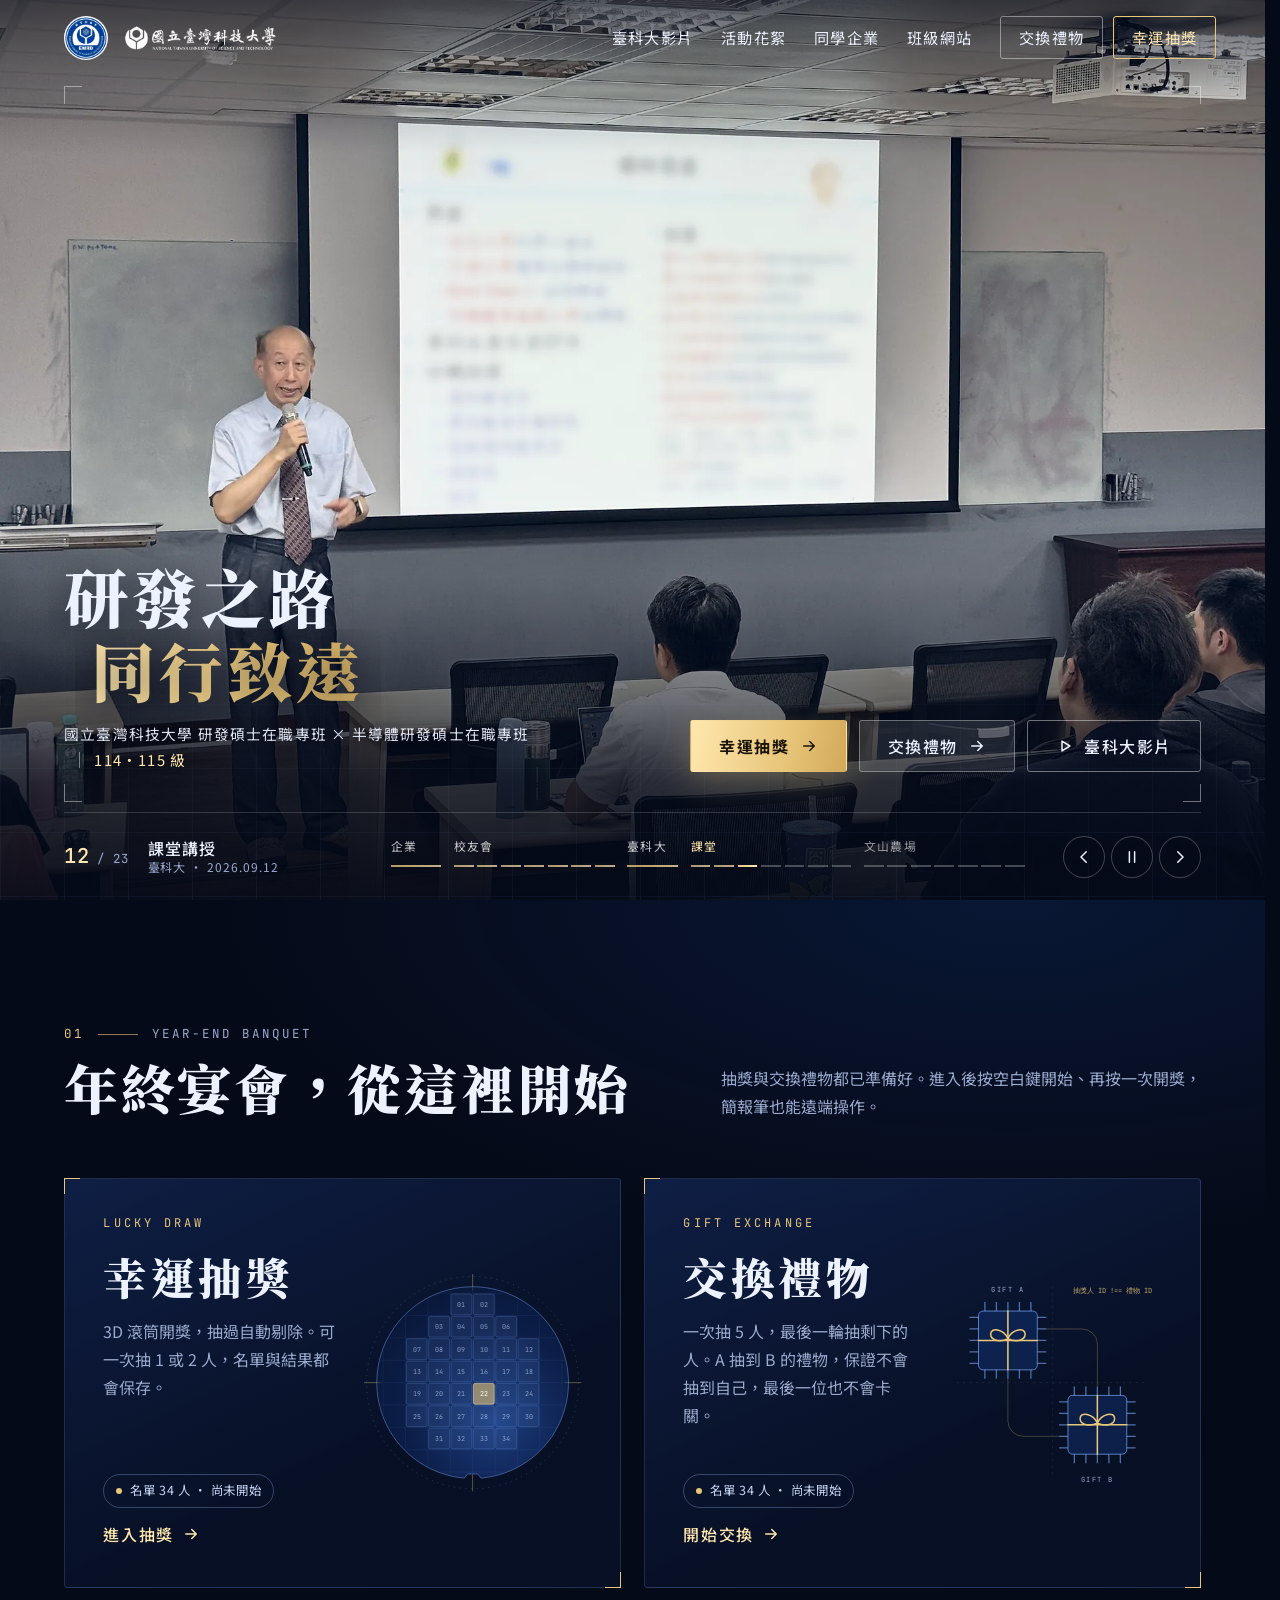
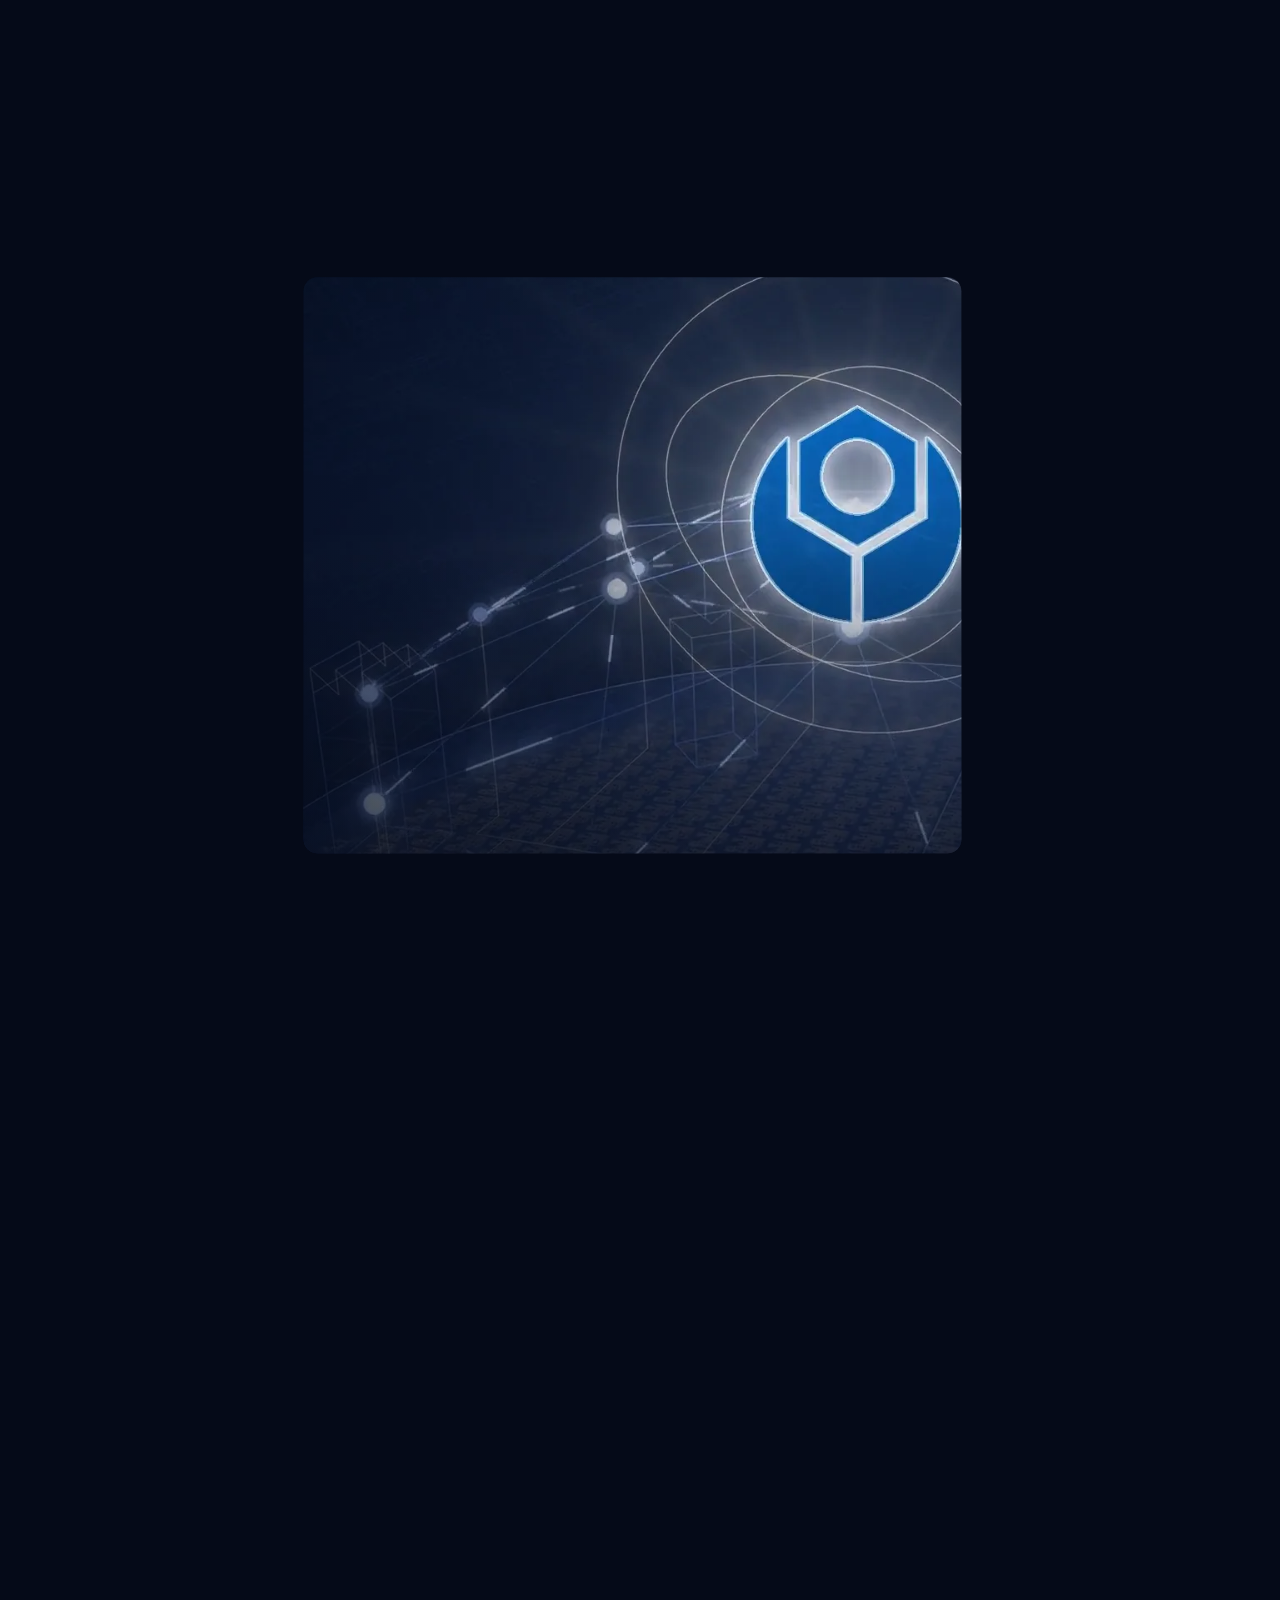
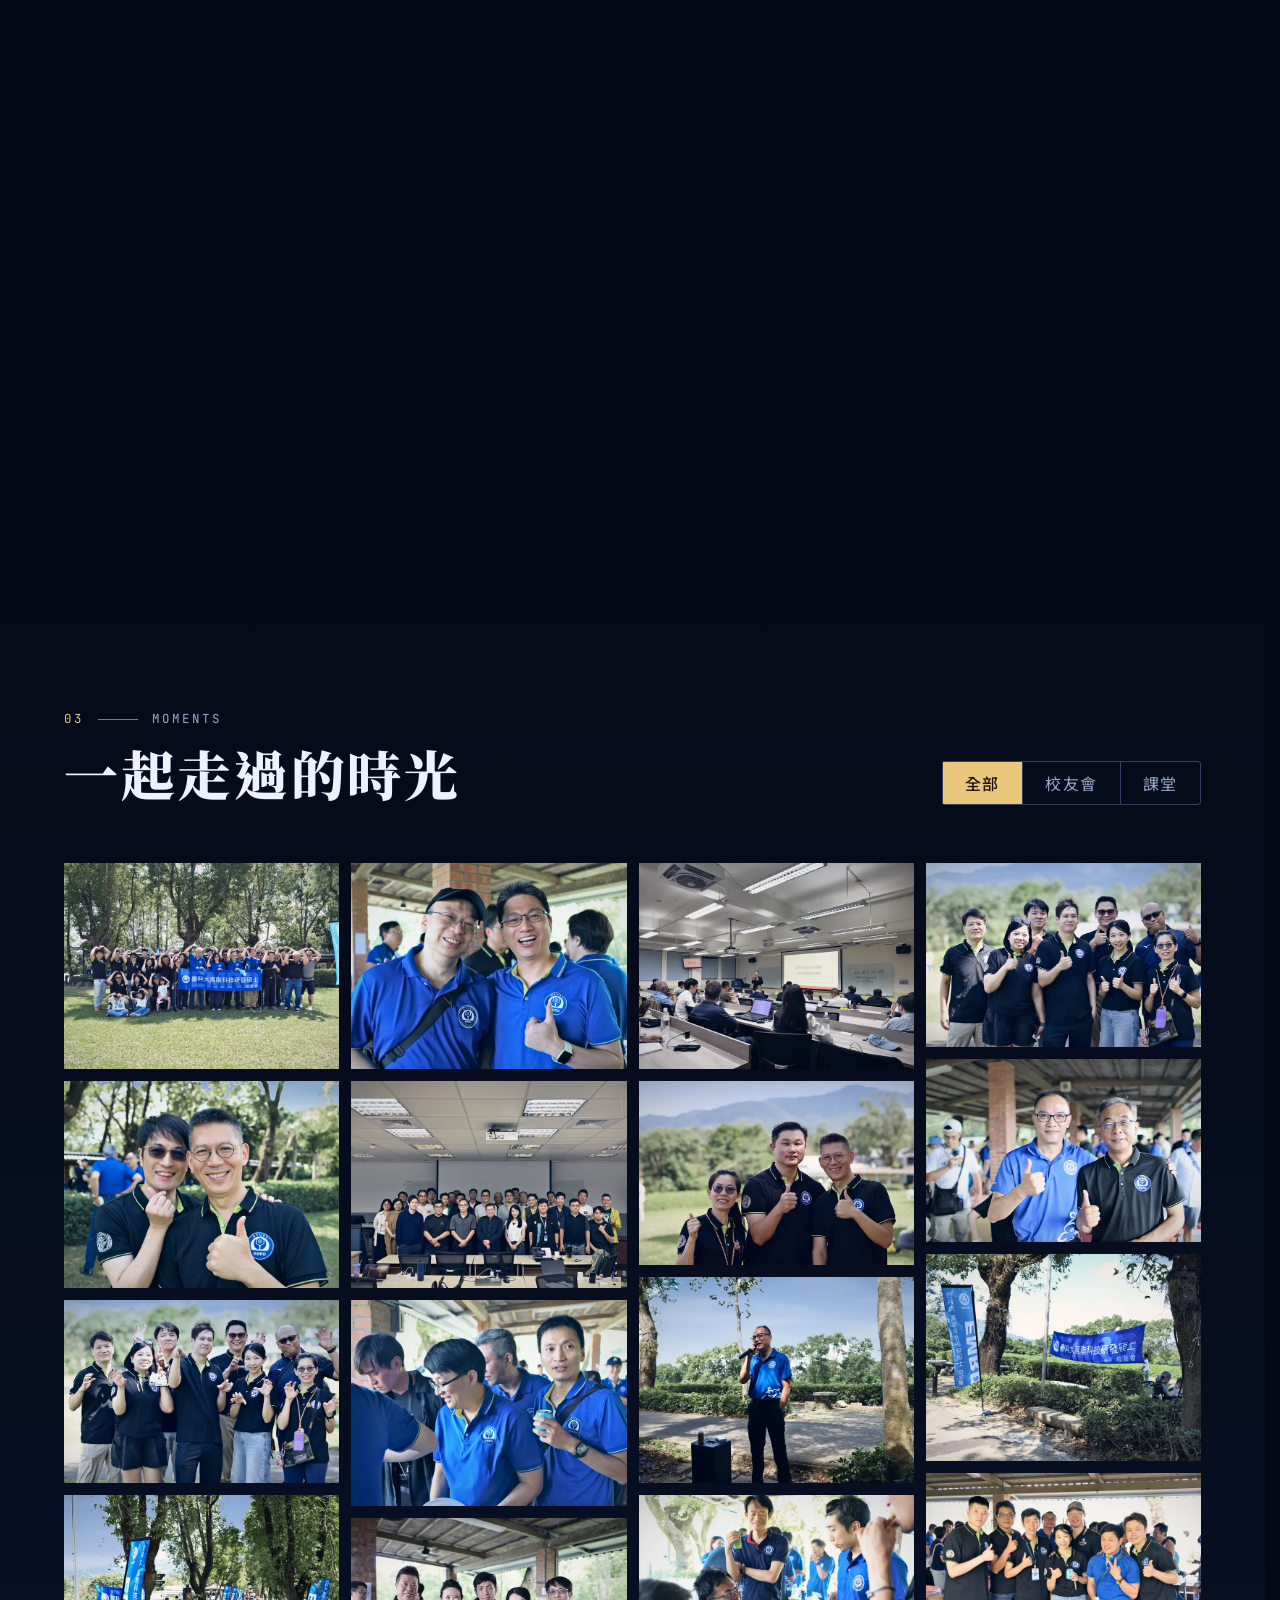
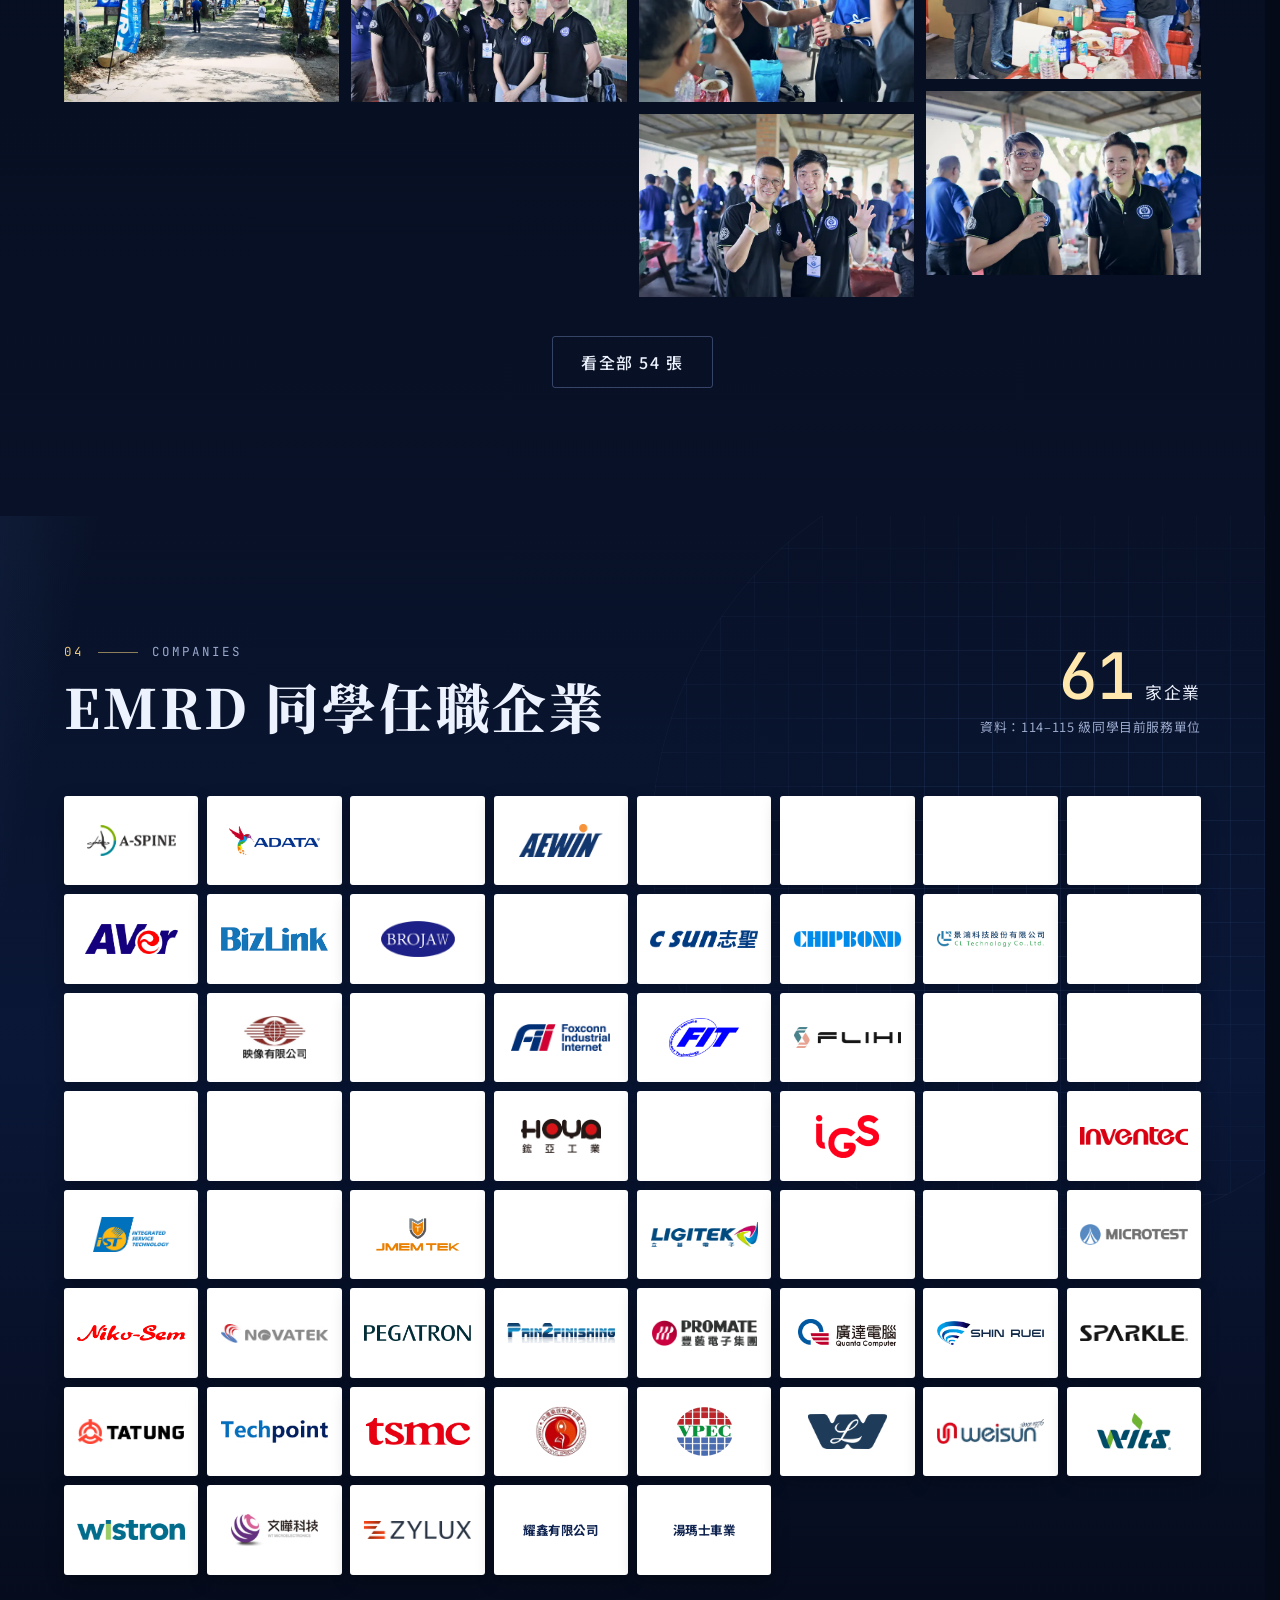
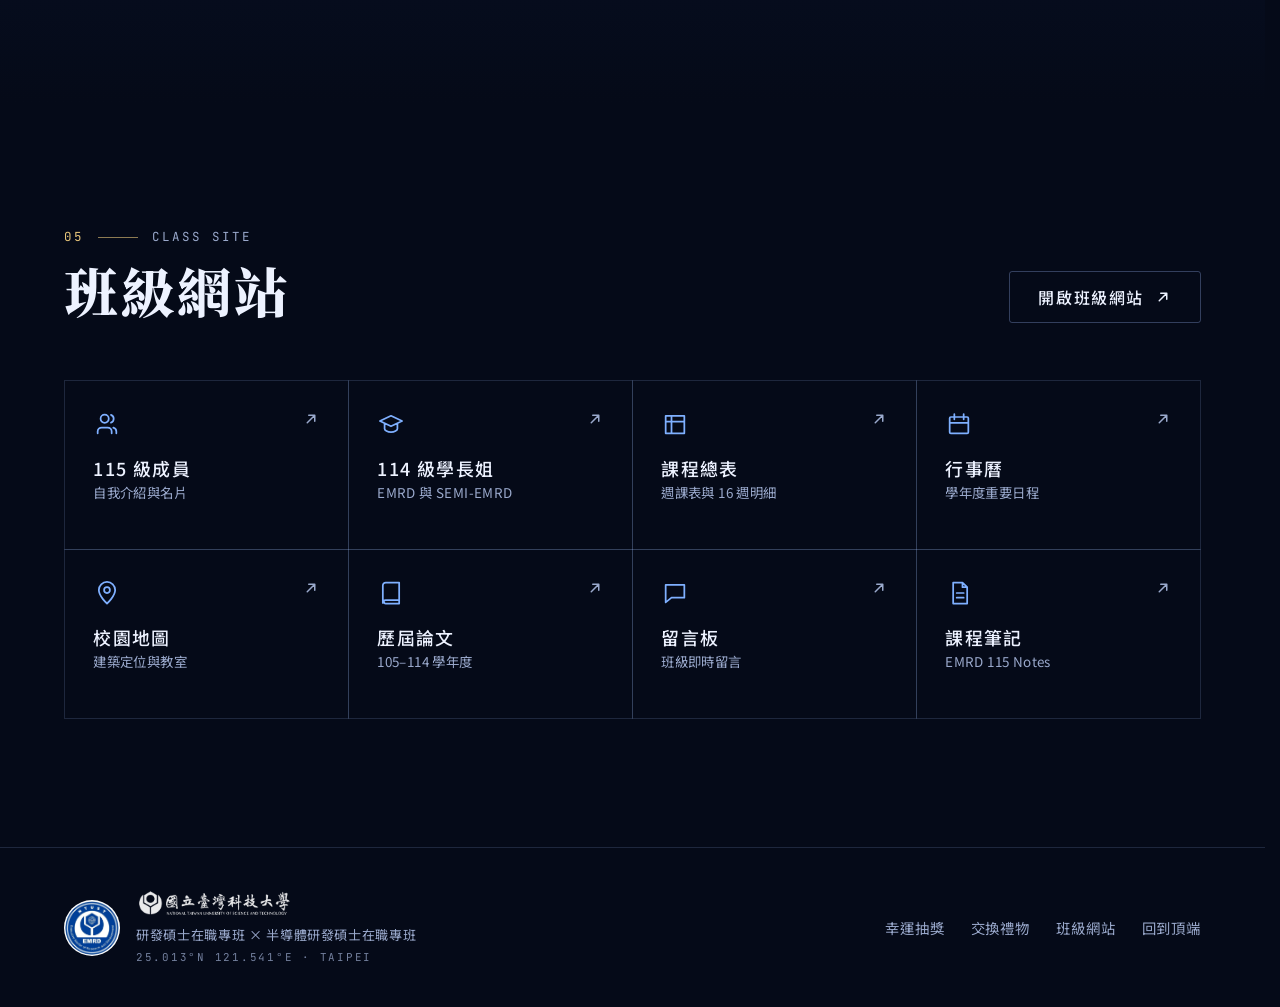
==== commit 96899990: "輪播加入 Logo 牆動畫與校友會、課堂照片；交換禮物一次抽 5 人 - 輪播第一段改為 61 家企業的 Logo 牆動畫（橫式與直式），加入章節導覽 - 加入校友會 6 張與上課 6 張照片；投影幕" ====
--- a/index.html
+++ b/index.html
@@ -12,7 +12,8 @@
   <link rel="preconnect" href="https://fonts.googleapis.com">
   <link rel="preconnect" href="https://fonts.gstatic.com" crossorigin>
   <link rel="stylesheet" href="https://fonts.googleapis.com/css2?family=JetBrains+Mono:wght@400;500&family=Noto+Sans+TC:wght@300;400;500;700&family=Noto+Serif+TC:wght@600;900&display=swap">
-  <link rel="preload" as="image" href="assets/portal/hero/h01.webp">
+  <link rel="preload" as="image" href="assets/portal/logo-wall-poster.webp" media="(min-aspect-ratio: 801/1000)" fetchpriority="high">
+  <link rel="preload" as="image" href="assets/portal/logo-wall-poster-m.webp" media="(max-aspect-ratio: 4/5)" fetchpriority="high">
   <link rel="stylesheet" href="css/portal.css">
   <script>document.documentElement.classList.add('js');</script>
 </head>
@@ -37,10 +38,16 @@
   </header>
 
   <main>
-    <!-- ===== 首屏：活動照片輪播 ===== -->
-    <section class="hero" id="top" aria-roledescription="carousel" aria-label="活動照片輪播">
+    <!-- ===== 首屏：Logo 牆動畫、校友會、臺科大影片、課堂、活動照片輪播 ===== -->
+    <section class="hero on-film on-wall" id="top" aria-roledescription="carousel" aria-label="企業 Logo 牆動畫與活動照片輪播">
       <div class="hero-stage" id="heroStage">
-        <div class="slide is-active"><img src="assets/portal/hero/h01.webp" alt="校友會大合照 · 文山農場"></div>
+        <div class="slide slide-film slide-wall is-active">
+          <picture>
+            <source media="(max-aspect-ratio: 4/5)" srcset="assets/portal/logo-wall-poster-m.webp">
+            <img class="film-poster" src="assets/portal/logo-wall-poster.webp" alt="">
+          </picture>
+          <video muted playsinline preload="auto" aria-label="EMRD 同學任職企業 Logo 牆動畫：61 家企業"></video>
+        </div>
       </div>
       <div class="hero-shade" aria-hidden="true"></div>
       <div class="hero-blueprint" aria-hidden="true"></div>
@@ -56,7 +63,7 @@
             <span class="ln"><span>研發之路</span></span>
             <span class="ln"><span class="grad">同行致遠</span></span>
           </h1>
-          <p class="hero-lede">國立臺灣科技大學 研發碩士在職專班 × 半導體研發碩士在職專班<span class="hero-class">114・115 級</span></p>
+          <p class="hero-lede">國立臺灣科技大學 研發碩士在職專班 ×&nbsp;半導體研發碩士在職專班<span class="hero-class">114・115 級</span></p>
         </div>
         <div class="hero-cta">
           <a class="btn gold" href="lucky-draw.html?mode=prize">幸運抽獎<svg viewBox="0 0 24 24" aria-hidden="true"><path d="M5 12h13M13 6l6 6-6 6"/></svg></a>
@@ -67,8 +74,8 @@
 
       <div class="hero-bar">
         <div class="hero-cap" id="heroCap">
-          <span class="hero-idx"><b>01</b><i>/ 11</i></span>
-          <span class="hero-txt"><b>校友會大合照</b><small>文山農場 · 2026.10.18</small></span>
+          <span class="hero-idx"><b>01</b><i>/ 23</i></span>
+          <span class="hero-txt"><b>EMRD 同學任職企業</b><small>61 家企業 · 114–115 級</small></span>
         </div>
         <div class="hero-ticks" id="heroTicks" role="group" aria-label="選擇輪播項目"></div>
         <div class="hero-ctrl">
@@ -112,7 +119,7 @@
             <div class="card-body">
               <p class="card-kicker">GIFT EXCHANGE</p>
               <h3>交換禮物</h3>
-              <p class="card-text">A 抽到 B 的禮物，保證不會抽到自己；隨機或接力決定抽獎人，最後一位也不會卡關。</p>
+              <p class="card-text">一次抽 5 人，最後一輪抽剩下的人。A 抽到 B 的禮物，保證不會抽到自己，最後一位也不會卡關。</p>
               <div class="card-foot">
                 <span class="chip" id="swapStatus">名單準備中</span>
                 <span class="go">開始交換<svg viewBox="0 0 24 24" aria-hidden="true"><path d="M5 12h13M13 6l6 6-6 6"/></svg></span>
--- a/css/portal.css
+++ b/css/portal.css
@@ -197,9 +197,21 @@
   object-position: var(--ox, 50%) var(--oy, 50%);
   transform-origin: var(--ox, 50%) var(--oy, 50%);
 }
-.slide.is-active img, .slide.is-prev img { will-change: transform; animation: burnsIn 10s cubic-bezier(.3, .3, .5, 1) both; }
-.slide:nth-child(even).is-active img, .slide:nth-child(even).is-prev img { animation-name: burnsOut; }
-.slide-film video { background: var(--ink); }
+.slide:not(.slide-film).is-active img, .slide:not(.slide-film).is-prev img { will-change: transform; animation: burnsIn 10s cubic-bezier(.3, .3, .5, 1) both; }
+.slide:not(.slide-film):nth-child(even).is-active img, .slide:not(.slide-film):nth-child(even).is-prev img { animation-name: burnsOut; }
+/* 影片：下層是開場靜態圖，影片有畫面後自然蓋上去 */
+.slide-film { background: var(--ink); }
+.slide picture { display: contents; }
+.slide-film .film-poster, .slide-film video { position: absolute; inset: 0; }
+/* Logo 牆影片：牆在畫面上方，裁切時保留上緣；介於直式與 16:10 之間的螢幕改成以寬度為準，兩側的 Logo 才不會被切掉 */
+.slide-wall .film-poster, .slide-wall video { object-position: 50% 0; }
+@media (min-aspect-ratio: 801/1000) and (max-aspect-ratio: 8/5) {
+  .slide-wall .film-poster, .slide-wall video {
+    inset: 0 auto auto -16%; width: 132%; max-width: none; height: auto; aspect-ratio: 2240 / 1080;
+    -webkit-mask-image: linear-gradient(#000 76%, transparent);
+    mask-image: linear-gradient(#000 76%, transparent);
+  }
+}
 .hero.is-paused .slide img { animation-play-state: paused; }
 @keyframes slideFade { from { opacity: 0; } to { opacity: 1; } }
 @keyframes burnsIn { from { transform: scale(1.002); } to { transform: scale(1.07); } }
@@ -213,6 +225,29 @@
   transition: opacity .9s;
 }
 .hero.on-film .hero-shade { opacity: .72; }
+.hero.on-wall .hero-shade { opacity: 1; background: none; }
+/* Logo 牆影片：前半段卡片是白的，導覽列與標題後方要壓暗；牆拼好之後再放亮，讓 Logo 完整露出 */
+.hero-shade::before, .hero-shade::after { content: ''; position: absolute; inset: 0; opacity: 0; transition: opacity 1.2s ease; }
+.hero-shade::before {
+  background:
+    linear-gradient(180deg, rgba(5, 10, 24, .94) 0, rgba(5, 10, 24, .8) 60px, rgba(5, 10, 24, .34) 112px, rgba(5, 10, 24, 0) 176px),
+    linear-gradient(0deg, rgba(5, 10, 24, .97) 0, rgba(5, 10, 24, .9) calc(var(--bar-h) + 70px), rgba(5, 10, 24, .74) calc(var(--bar-h) + 190px), rgba(5, 10, 24, .3) calc(var(--bar-h) + 270px), rgba(5, 10, 24, 0) calc(var(--bar-h) + 350px));
+}
+.hero-shade::after {
+  background:
+    linear-gradient(180deg, rgba(5, 10, 24, .5) 0, rgba(5, 10, 24, 0) 90px),
+    linear-gradient(0deg, rgba(5, 10, 24, .92) 0, rgba(5, 10, 24, .66) calc(var(--bar-h) + 60px), rgba(5, 10, 24, .3) calc(var(--bar-h) + 190px), rgba(5, 10, 24, 0) calc(var(--bar-h) + 240px));
+}
+.hero.wall-clash .hero-shade::after { /* 標題已淡出：暗部只留給下方的控制列 */
+  background:
+    linear-gradient(180deg, rgba(5, 10, 24, .5) 0, rgba(5, 10, 24, 0) 70px),
+    linear-gradient(0deg, rgba(5, 10, 24, .94) 0, rgba(5, 10, 24, .62) var(--bar-h), rgba(5, 10, 24, 0) calc(var(--bar-h) + 90px));
+}
+.hero.on-wall .hero-shade::before { opacity: 1; }
+.hero.on-wall.wall-hold .hero-shade::before { opacity: 0; }
+.hero.on-wall.wall-hold .hero-shade::after { opacity: 1; }
+.hero-head { transition: opacity .7s ease; }
+.hero.wall-clash.wall-hold .hero-head { opacity: 0; }
 .hero-blueprint {
   position: absolute; inset: 0; z-index: 3; pointer-events: none;
   background-image:
@@ -256,15 +291,15 @@
   font-size: clamp(2.5rem, min(5vw, 10vh), 6.4rem); line-height: 1.16; letter-spacing: .07em;
   text-shadow: 0 4px 34px rgba(5, 10, 24, .45);
 }
-.hero-title .ln { display: inline-block; overflow: hidden; padding-block: .05em; margin-block: -.05em; vertical-align: top; }
-.hero-title .ln + .ln { margin-left: .42em; }
+.hero-title .ln { display: inline-block; overflow: hidden; padding: .05em .25em .34em; margin: -.05em -.25em -.34em; vertical-align: top; }
+.hero-title .ln + .ln { margin-left: .17em; }
 .hero-title .ln > span { display: inline-block; }
 .hero-title .grad { filter: drop-shadow(0 4px 22px rgba(5, 10, 24, .5)); }
 .hero-lede {
   margin-top: clamp(8px, 1.6vh, 18px);
   font-size: clamp(.92rem, 1.15vw, 1.15rem); letter-spacing: .08em; color: rgba(237, 242, 255, .94);
   text-shadow: 0 1px 12px rgba(5, 10, 24, .75);
-  text-wrap: balance;
+  word-break: keep-all;
 }
 .hero-class {
   display: inline-block; margin-left: 1em; padding-left: 1em;
@@ -288,9 +323,19 @@
 .hero-txt { display: grid; min-width: 0; line-height: 1.4; }
 .hero-txt b { font-weight: 500; letter-spacing: .08em; white-space: nowrap; overflow: hidden; text-overflow: ellipsis; }
 .hero-txt small { font-size: .75rem; letter-spacing: .08em; color: var(--muted); white-space: nowrap; overflow: hidden; text-overflow: ellipsis; }
-.hero-ticks { display: flex; gap: 6px; min-width: 0; }
-.tick { flex: 1 1 0; min-width: 0; height: 32px; padding: 0; border: 0; background: none; cursor: pointer; display: flex; align-items: center; }
-.tick.is-film { flex-grow: 1.7; }
+.hero-ticks { display: flex; gap: clamp(8px, 1vw, 18px); min-width: 0; }
+.chap { flex: var(--w, 1) 1 0; min-width: 0; display: grid; align-content: center; }
+.chap-name {
+  justify-self: start; max-width: 100%; padding: 2px 0; border: 0; background: none; cursor: pointer;
+  font-size: .74rem; line-height: 1.3; letter-spacing: .1em; color: rgba(255, 255, 255, .58); white-space: nowrap;
+  overflow: hidden; text-overflow: ellipsis;
+  transition: color .3s;
+}
+.chap-name:hover { color: #fff; }
+.chap.is-done .chap-name { color: rgba(255, 255, 255, .78); }
+.chap.is-on .chap-name { color: var(--gold-hi); }
+.chap-ticks { display: flex; gap: clamp(2px, .3vw, 5px); min-width: 0; }
+.tick { flex: 1 1 0; min-width: 0; height: 22px; padding: 0; border: 0; background: none; cursor: pointer; display: flex; align-items: center; }
 .tick i { position: relative; display: block; width: 100%; height: 2px; overflow: hidden; background: rgba(255, 255, 255, .26); transition: height .2s; }
 .tick:hover i { height: 4px; }
 .tick.is-film i { background: rgba(232, 198, 122, .42); }
@@ -301,7 +346,7 @@
 }
 .tick.done i::after { transform: scaleX(1); opacity: .62; }
 .tick.on i::after { animation: tickFill var(--dur, 6500ms) linear forwards; }
-.hero.is-paused .tick.on i::after { animation-play-state: paused; }
+.hero.is-paused .tick.on i::after, .hero.is-waiting .tick.on i::after { animation-play-state: paused; }
 @keyframes tickFill { from { transform: scaleX(0); } to { transform: scaleX(1); } }
 .hero-ctrl { display: flex; gap: 6px; }
 .hero-ctrl button, .film-toggle {
@@ -328,7 +373,7 @@
 .js .hero-bar { animation-delay: .9s; }
 .js .hero-hud { animation-delay: 1.05s; }
 @keyframes fadeUp { from { opacity: 0; transform: translateY(14px); } to { opacity: 1; transform: none; } }
-@keyframes rise { from { transform: translateY(112%); } to { transform: none; } }
+@keyframes rise { from { transform: translateY(142%); } to { transform: none; } }
 
 /* ---------- 01 抽獎入口 ---------- */
 .entry { background: radial-gradient(90% 60% at 80% 0%, rgba(31, 95, 214, .15), transparent 70%), var(--ink); }
@@ -668,9 +713,8 @@
   .nav-badge { width: 38px; height: 38px; }
   .hero { --bar-h: 104px; }
   .hero-copy { bottom: calc(var(--bar-h) + 14px); gap: 14px; }
-  .hero-title { font-size: clamp(2.3rem, 12.4vw, 4rem); }
-  .hero-title .ln { display: block; }
-  .hero-title .ln + .ln { margin-left: 0; }
+  .hero-title { font-size: clamp(1.75rem, 9.5vw, 4rem); white-space: nowrap; }
+  .hero-title .ln + .ln { margin-left: .03em; }
   .hero-lede { font-size: .84rem; letter-spacing: .02em; }
   .hero-class { margin-left: .7em; padding-left: .7em; }
   .hero-cta { gap: 8px; flex-wrap: nowrap; }
@@ -680,7 +724,12 @@
   .hero-cap { gap: 12px; }
   .hero-idx i { display: none; }
   .hero-ctrl button { width: 38px; height: 38px; }
-  .hero-ticks { gap: 4px; }
+  .hero-ticks { gap: 8px; }
+  .chap { flex: 1 1 0; position: relative; }
+  .chap-name { font-size: .7rem; letter-spacing: .04em; }
+  .chap-name::after { content: ''; position: absolute; inset: 0; } /* 手機的短線太細，整塊都可以點章節 */
+  .chap-ticks { gap: 2px; pointer-events: none; }
+  .tick { height: 14px; }
   .hud-corner { display: none; }
   .sec-head { flex-direction: column; align-items: flex-start; }
   .co-count { text-align: left; }
